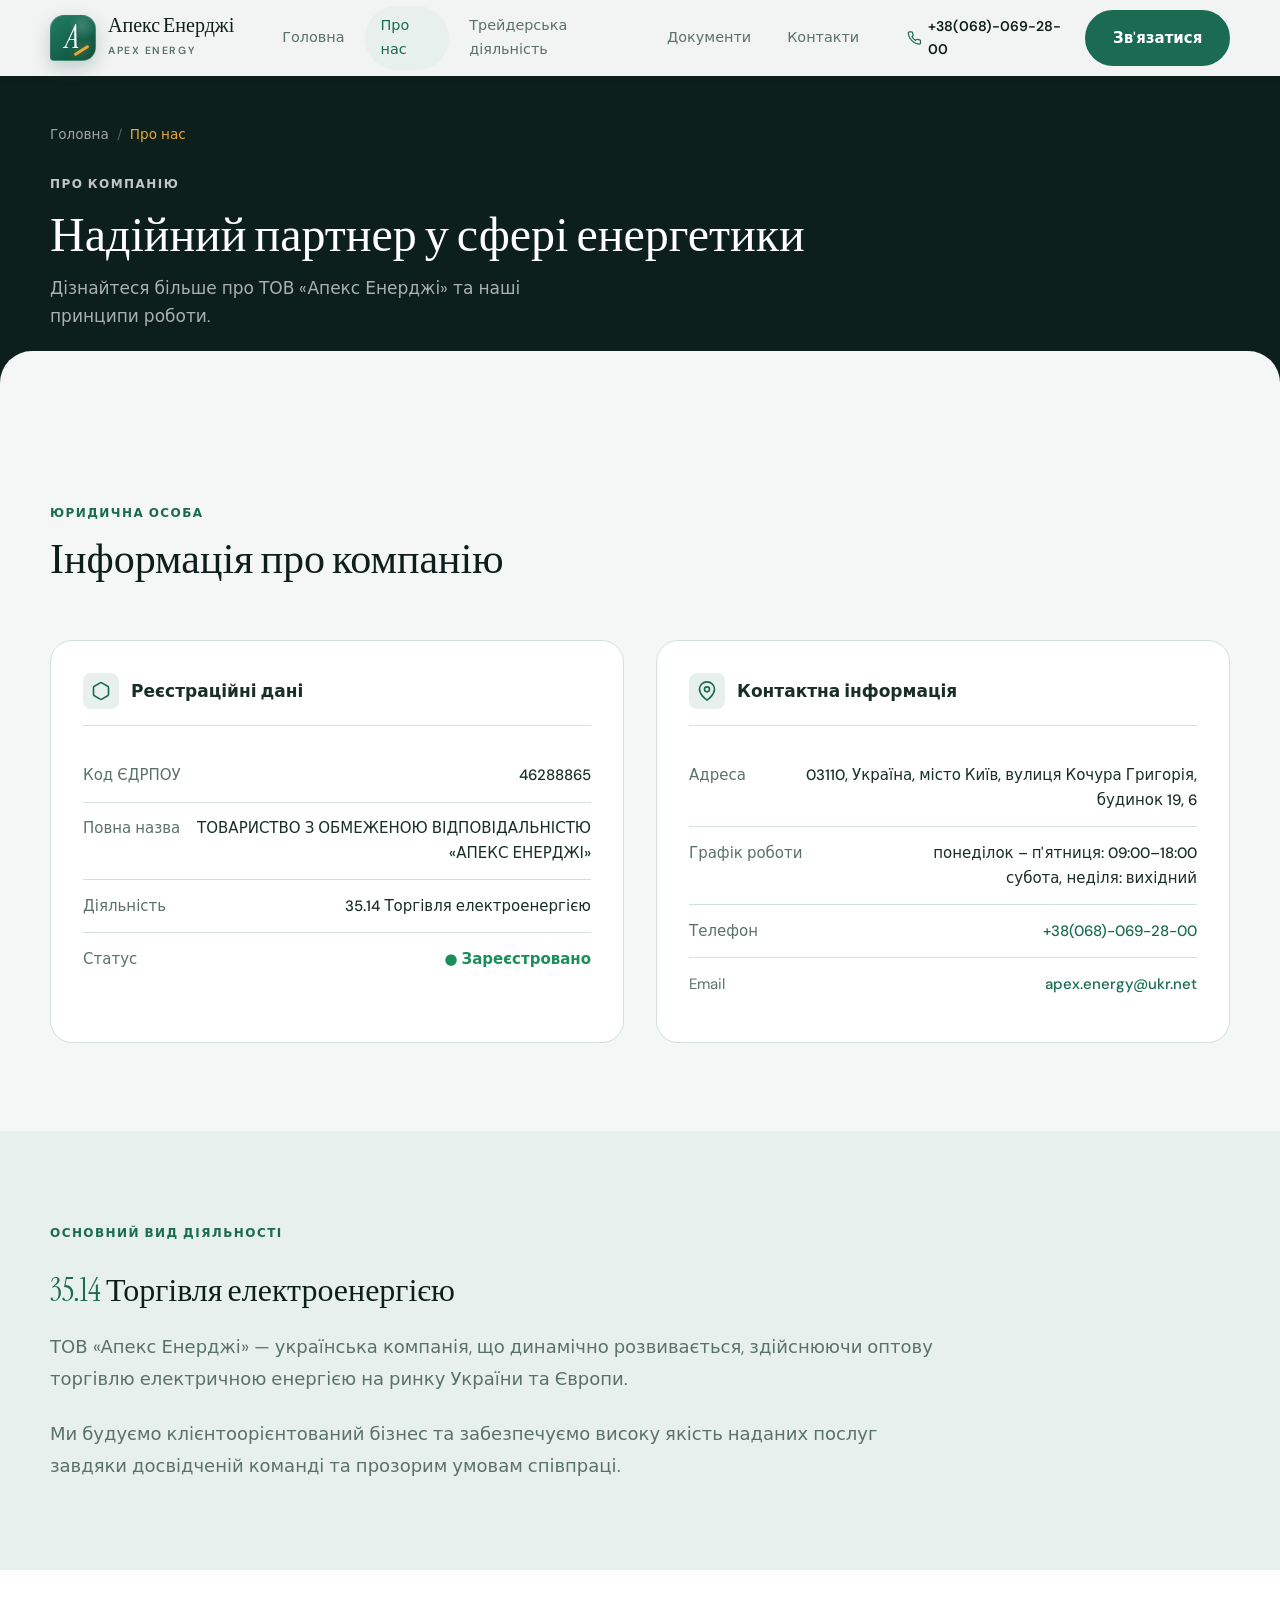
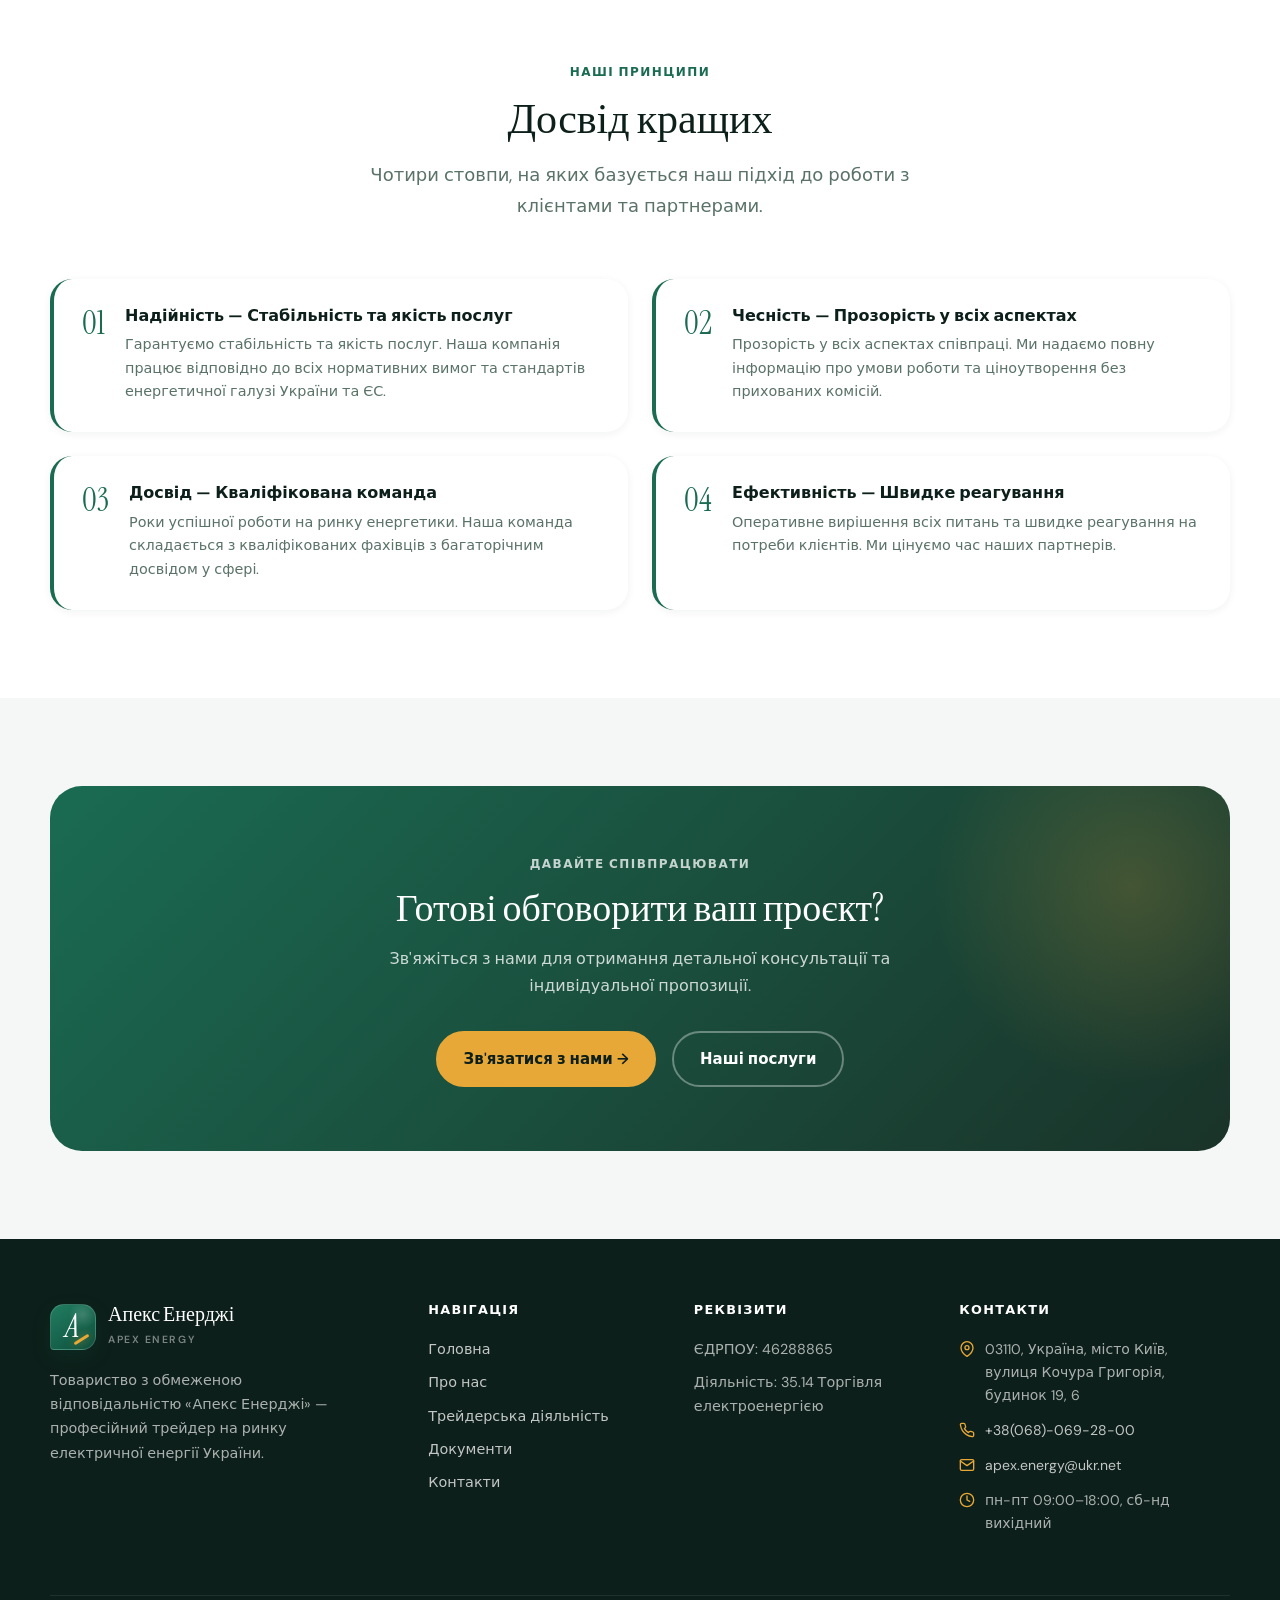
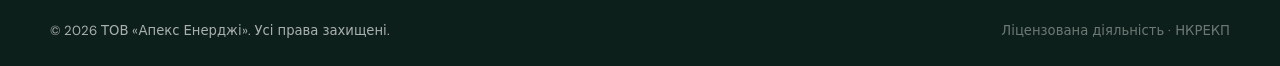
==== about.html @ 6243ceac "first commit" ====
<!DOCTYPE html>
<html lang="uk">
<head>
    <meta charset="UTF-8">
    <meta name="viewport" content="width=device-width, initial-scale=1.0">
    <title>Про нас — ТОВ «Апекс Енерджі»</title>
    <meta name="description" content="Дізнайтеся більше про ТОВ «Апекс Енерджі» — компанію, що здійснює оптову торгівлю електричною енергією на ринку України та Європи.">
    <link rel="stylesheet" href="css/style.css">
    <link rel="icon" type="image/svg+xml" href='data:image/svg+xml,<svg xmlns="http://www.w3.org/2000/svg" viewBox="0 0 24 24" fill="%231a6b52"><path d="M13 2L3 14h9l-1 8 10-12h-9l1-8z"/></svg>'>
</head>
<body>

    <header class="site-header is-scrolled">
        <div class="container">
            <div class="site-header__inner">
                <a href="index.html" class="logo">
                    <span class="logo__icon"><svg viewBox="0 0 24 24" fill="currentColor" aria-hidden="true"><path d="M13 2L3 14h9l-1 8 10-12h-9l1-8z"/></svg></span>
                    <span><span class="logo__name">Апекс Енерджі</span><span class="logo__sub">APEX ENERGY</span></span>
                </a>
                <button class="menu-toggle" aria-label="Відкрити меню" aria-expanded="false"><span></span><span></span><span></span></button>
                <nav class="site-nav" aria-label="Головне меню">
                    <a href="index.html" class="site-nav__link">Головна</a>
                    <a href="about.html" class="site-nav__link is-active">Про нас</a>
                    <a href="services.html" class="site-nav__link">Трейдерська діяльність</a>
                    <a href="documents.html" class="site-nav__link">Документи</a>
                    <a href="contact.html" class="site-nav__link">Контакти</a>
                </nav>
                <div class="header-actions">
                    <a href="tel:+380680692800" class="header-phone">
                        <svg viewBox="0 0 24 24" fill="none" stroke="currentColor" stroke-width="2" stroke-linecap="round" stroke-linejoin="round" aria-hidden="true"><path d="M22 16.92v3a2 2 0 0 1-2.18 2 19.79 19.79 0 0 1-8.63-3.07 19.5 19.5 0 0 1-6-6 19.79 19.79 0 0 1-3.07-8.67A2 2 0 0 1 4.11 2h3a2 2 0 0 1 2 1.72 12.84 12.84 0 0 0 .7 2.81 2 2 0 0 1-.45 2.11L8.09 9.91a16 16 0 0 0 6 6l1.27-1.27a2 2 0 0 1 2.11-.45 12.84 12.84 0 0 0 2.81.7A2 2 0 0 1 22 16.92z"/></svg>
                        +38(068)-069-28-00
                    </a>
                    <a href="contact.html" class="btn btn--primary">Зв'язатися</a>
                </div>
            </div>
        </div>
    </header>

    <main>
        <section class="page-hero">
            <div class="container">
                <div class="page-hero__inner">
                    <nav class="breadcrumbs" aria-label="Хлібні крихти">
                        <a href="index.html">Головна</a>
                        <span class="breadcrumbs__sep">/</span>
                        <span class="breadcrumbs__current">Про нас</span>
                    </nav>
                    <span class="eyebrow eyebrow--light">Про компанію</span>
                    <h1 class="page-hero__title">Надійний партнер у сфері енергетики</h1>
                    <p class="page-hero__subtitle">Дізнайтеся більше про ТОВ «Апекс Енерджі» та наші принципи роботи.</p>
                </div>
            </div>
        </section>

        <section class="section">
            <div class="container">
                <div class="section-header section-header--left reveal">
                    <span class="eyebrow">Юридична особа</span>
                    <h2 class="section-header__title">Інформація про компанію</h2>
                </div>
                <div class="info-grid reveal">
                    <div class="info-box">
                        <div class="info-box__heading">
                            <span class="info-box__heading-icon"><svg width="20" height="20" viewBox="0 0 24 24" fill="none" stroke="currentColor" stroke-width="2" stroke-linecap="round" stroke-linejoin="round" aria-hidden="true"><path d="M21 16V8a2 2 0 0 0-1-1.73l-7-4a2 2 0 0 0-2 0l-7 4A2 2 0 0 0 3 8v8a2 2 0 0 0 1 1.73l7 4a2 2 0 0 0 2 0l7-4A2 2 0 0 0 21 16z"/></svg></span>
                            Реєстраційні дані
                        </div>
                        <ul class="info-list">
                            <li><span class="info-list__label">Код ЄДРПОУ</span><span class="info-list__value">46288865</span></li>
                            <li><span class="info-list__label">Повна назва</span><span class="info-list__value">ТОВАРИСТВО З ОБМЕЖЕНОЮ ВІДПОВІДАЛЬНІСТЮ «АПЕКС ЕНЕРДЖІ»</span></li>
                            <li><span class="info-list__label">Діяльність</span><span class="info-list__value">35.14 Торгівля електроенергією</span></li>
                            <li><span class="info-list__label">Статус</span><span class="info-list__value" style="color:var(--color-success);font-weight:600">● Зареєстровано</span></li>
                        </ul>
                    </div>
                    <div class="info-box">
                        <div class="info-box__heading">
                            <span class="info-box__heading-icon"><svg width="20" height="20" viewBox="0 0 24 24" fill="none" stroke="currentColor" stroke-width="2" stroke-linecap="round" stroke-linejoin="round" aria-hidden="true"><path d="M21 10c0 7-9 13-9 13s-9-6-9-13a9 9 0 0 1 18 0z"/><circle cx="12" cy="10" r="3"/></svg></span>
                            Контактна інформація
                        </div>
                        <ul class="info-list">
                            <li><span class="info-list__label">Адреса</span><span class="info-list__value">03110, Україна, місто Київ, вулиця Кочура Григорія, будинок 19, 6</span></li>
                            <li><span class="info-list__label">Графік роботи</span><span class="info-list__value">понеділок – п'ятниця: 09:00–18:00<br>субота, неділя: вихідний</span></li>
                            <li><span class="info-list__label">Телефон</span><span class="info-list__value"><a href="tel:+380680692800">+38(068)-069-28-00</a></span></li>
                            <li><span class="info-list__label">Email</span><span class="info-list__value"><a href="mailto:apex.energy@ukr.net">apex.energy@ukr.net</a></span></li>
                        </ul>
                    </div>
                </div>
            </div>
        </section>

        <section class="section section--alt">
            <div class="container">
                <div style="max-width:900px" class="reveal">
                    <span class="eyebrow">Основний вид діяльності</span>
                    <h2 style="margin:1rem 0 1.5rem;font-size:2rem"><span style="color:var(--color-primary)">35.14</span> Торгівля електроенергією</h2>
                    <p class="lead" style="margin-bottom:1.5rem">ТОВ «Апекс Енерджі» — українська компанія, що динамічно розвивається, здійснюючи оптову торгівлю електричною енергією на ринку України та Європи.</p>
                    <p class="lead">Ми будуємо клієнтоорієнтований бізнес та забезпечуємо високу якість наданих послуг завдяки досвідченій команді та прозорим умовам співпраці.</p>
                </div>
            </div>
        </section>

        <section class="section section--surface">
            <div class="container">
                <div class="section-header reveal">
                    <span class="eyebrow">Наші принципи</span>
                    <h2 class="section-header__title">Досвід кращих</h2>
                    <p class="lead">Чотири стовпи, на яких базується наш підхід до роботи з клієнтами та партнерами.</p>
                </div>
                <div class="principles-grid">
                    <article class="principle reveal">
                        <span class="principle__num">01</span>
                        <div>
                            <h3 class="principle__title">Надійність — Стабільність та якість послуг</h3>
                            <p class="principle__text">Гарантуємо стабільність та якість послуг. Наша компанія працює відповідно до всіх нормативних вимог та стандартів енергетичної галузі України та ЄС.</p>
                        </div>
                    </article>
                    <article class="principle reveal">
                        <span class="principle__num">02</span>
                        <div>
                            <h3 class="principle__title">Чесність — Прозорість у всіх аспектах</h3>
                            <p class="principle__text">Прозорість у всіх аспектах співпраці. Ми надаємо повну інформацію про умови роботи та ціноутворення без прихованих комісій.</p>
                        </div>
                    </article>
                    <article class="principle reveal">
                        <span class="principle__num">03</span>
                        <div>
                            <h3 class="principle__title">Досвід — Кваліфікована команда</h3>
                            <p class="principle__text">Роки успішної роботи на ринку енергетики. Наша команда складається з кваліфікованих фахівців з багаторічним досвідом у сфері.</p>
                        </div>
                    </article>
                    <article class="principle reveal">
                        <span class="principle__num">04</span>
                        <div>
                            <h3 class="principle__title">Ефективність — Швидке реагування</h3>
                            <p class="principle__text">Оперативне вирішення всіх питань та швидке реагування на потреби клієнтів. Ми цінуємо час наших партнерів.</p>
                        </div>
                    </article>
                </div>
            </div>
        </section>

        <section class="section">
            <div class="container">
                <div class="cta-band reveal">
                    <span class="eyebrow eyebrow--light">Давайте співпрацювати</span>
                    <h2 class="cta-band__title">Готові обговорити ваш проєкт?</h2>
                    <p class="cta-band__text">Зв'яжіться з нами для отримання детальної консультації та індивідуальної пропозиції.</p>
                    <div class="cta-band__actions">
                        <a href="contact.html" class="btn btn--accent">Зв'язатися з нами →</a>
                        <a href="services.html" class="btn btn--outline-light">Наші послуги</a>
                    </div>
                </div>
            </div>
        </section>
    </main>

    <footer class="site-footer">
        <div class="container">
            <div class="footer-grid">
                <div class="footer-brand">
                    <a href="index.html" class="logo"><span class="logo__icon"><svg viewBox="0 0 24 24" fill="currentColor" aria-hidden="true"><path d="M13 2L3 14h9l-1 8 10-12h-9l1-8z"/></svg></span><span><span class="logo__name">Апекс Енерджі</span><span class="logo__sub">APEX ENERGY</span></span></a>
                    <p class="footer-brand__desc">Товариство з обмеженою відповідальністю «Апекс Енерджі» — професійний трейдер на ринку електричної енергії України.</p>
                </div>
                <div class="footer-col"><h4 class="footer-col__title">Навігація</h4><div class="footer-col__links"><a href="index.html">Головна</a><a href="about.html">Про нас</a><a href="services.html">Трейдерська діяльність</a><a href="documents.html">Документи</a><a href="contact.html">Контакти</a></div></div>
                <div class="footer-col"><h4 class="footer-col__title">Реквізити</h4><div class="footer-col__links"><span>ЄДРПОУ: 46288865</span><span>Діяльність: 35.14 Торгівля електроенергією</span></div></div>
                <div class="footer-col">
                    <h4 class="footer-col__title">Контакти</h4>
                    <div class="footer-contact"><svg viewBox="0 0 24 24" fill="none" stroke="currentColor" stroke-width="2" stroke-linecap="round" stroke-linejoin="round" aria-hidden="true"><path d="M21 10c0 7-9 13-9 13s-9-6-9-13a9 9 0 0 1 18 0z"/><circle cx="12" cy="10" r="3"/></svg><span>03110, Україна, місто Київ,<br>вулиця Кочура Григорія, будинок 19, 6</span></div>
                    <div class="footer-contact"><svg viewBox="0 0 24 24" fill="none" stroke="currentColor" stroke-width="2" stroke-linecap="round" stroke-linejoin="round" aria-hidden="true"><path d="M22 16.92v3a2 2 0 0 1-2.18 2 19.79 19.79 0 0 1-8.63-3.07 19.5 19.5 0 0 1-6-6 19.79 19.79 0 0 1-3.07-8.67A2 2 0 0 1 4.11 2h3a2 2 0 0 1 2 1.72 12.84 12.84 0 0 0 .7 2.81 2 2 0 0 1-.45 2.11L8.09 9.91a16 16 0 0 0 6 6l1.27-1.27a2 2 0 0 1 2.11-.45 12.84 12.84 0 0 0 2.81.7A2 2 0 0 1 22 16.92z"/></svg><a href="tel:+380680692800">+38(068)-069-28-00</a></div>
                    <div class="footer-contact"><svg viewBox="0 0 24 24" fill="none" stroke="currentColor" stroke-width="2" stroke-linecap="round" stroke-linejoin="round" aria-hidden="true"><path d="M4 4h16c1.1 0 2 .9 2 2v12c0 1.1-.9 2-2 2H4c-1.1 0-2-.9-2-2V6c0-1.1.9-2 2-2z"/><polyline points="22,6 12,13 2,6"/></svg><a href="mailto:apex.energy@ukr.net">apex.energy@ukr.net</a></div>
                    <div class="footer-contact"><svg viewBox="0 0 24 24" fill="none" stroke="currentColor" stroke-width="2" stroke-linecap="round" stroke-linejoin="round" aria-hidden="true"><circle cx="12" cy="12" r="10"/><polyline points="12 6 12 12 16 14"/></svg><span>пн-пт 09:00–18:00, сб-нд вихідний</span></div>
                </div>
            </div>
            <div class="footer-bottom"><span>© 2026 ТОВ «Апекс Енерджі». Усі права захищені.</span><span class="footer-bottom__legal">Ліцензована діяльність · НКРЕКП</span></div>
        </div>
    </footer>
    <script src="js/main.js"></script>
</body>
</html>
---- css/style.css ----
/* ===== APEX ENERGY — Design System ===== */
@import url('https://fonts.googleapis.com/css2?family=DM+Sans:ital,opsz,wght@0,9..40,400;0,9..40,500;0,9..40,600;0,9..40,700;1,9..40,400&family=Instrument+Serif:ital@0;1&display=swap');

:root {
  --font-sans: 'DM Sans', system-ui, sans-serif;
  --font-serif: 'Instrument Serif', Georgia, serif;

  --color-bg: #f4f7f6;
  --color-surface: #ffffff;
  --color-surface-alt: #e8f0ed;
  --color-dark: #0d1f1a;
  --color-dark-soft: #1a3329;
  --color-primary: #1a6b52;
  --color-primary-light: #2d9b78;
  --color-accent: #e8a838;
  --color-accent-dark: #c48a1f;
  --color-text: #1a2e28;
  --color-text-muted: #5a7268;
  --color-border: #d4e0db;
  --color-success: #1a8f5a;

  --radius-sm: 8px;
  --radius-md: 14px;
  --radius-lg: 22px;
  --radius-xl: 32px;

  --shadow-sm: 0 2px 8px rgba(13, 31, 26, 0.06);
  --shadow-md: 0 8px 30px rgba(13, 31, 26, 0.08);
  --shadow-lg: 0 20px 60px rgba(13, 31, 26, 0.12);

  --container: 1180px;
  --header-h: 76px;
  --transition: 0.25s ease;
}

*, *::before, *::after { box-sizing: border-box; margin: 0; padding: 0; }

html { scroll-behavior: smooth; }

body {
  font-family: var(--font-sans);
  font-size: 16px;
  line-height: 1.65;
  color: var(--color-text);
  background: var(--color-bg);
  -webkit-font-smoothing: antialiased;
}

img, svg { display: block; max-width: 100%; }
a { color: var(--color-primary); text-decoration: none; transition: color var(--transition); }
a:hover { color: var(--color-primary-light); }

:focus-visible {
  outline: 3px solid rgba(232, 168, 56, 0.65);
  outline-offset: 3px;
}

.container {
  width: min(100% - 2.5rem, var(--container));
  margin-inline: auto;
}

/* ===== Typography ===== */
.eyebrow {
  display: inline-block;
  font-size: 0.75rem;
  font-weight: 600;
  letter-spacing: 0.12em;
  text-transform: uppercase;
  color: var(--color-primary);
  margin-bottom: 0.75rem;
}

.eyebrow--light { color: rgba(255,255,255,0.75); }

h1, h2, h3, h4 {
  font-family: var(--font-serif);
  font-weight: 400;
  line-height: 1.15;
  color: var(--color-dark);
}

.lead {
  font-size: 1.125rem;
  color: var(--color-text-muted);
  line-height: 1.75;
}

/* ===== Buttons ===== */
.btn {
  display: inline-flex;
  align-items: center;
  gap: 0.5rem;
  padding: 0.85rem 1.6rem;
  font-family: var(--font-sans);
  font-size: 0.9375rem;
  font-weight: 600;
  border-radius: 999px;
  border: 2px solid transparent;
  cursor: pointer;
  transition: all var(--transition);
  white-space: nowrap;
}

.btn--primary {
  background: var(--color-primary);
  color: #fff;
  border-color: var(--color-primary);
}
.btn--primary:hover {
  background: var(--color-primary-light);
  border-color: var(--color-primary-light);
  color: #fff;
  transform: translateY(-2px);
  box-shadow: var(--shadow-md);
}

.btn--accent {
  background: var(--color-accent);
  color: var(--color-dark);
  border-color: var(--color-accent);
}
.btn--accent:hover {
  background: var(--color-accent-dark);
  border-color: var(--color-accent-dark);
  color: var(--color-dark);
  transform: translateY(-2px);
}

.btn--outline {
  background: transparent;
  color: var(--color-dark);
  border-color: var(--color-border);
}
.btn--outline:hover {
  border-color: var(--color-primary);
  color: var(--color-primary);
}

.btn--outline-light {
  background: transparent;
  color: #fff;
  border-color: rgba(255,255,255,0.35);
}
.btn--outline-light:hover {
  background: rgba(255,255,255,0.1);
  border-color: #fff;
  color: #fff;
}

.btn--ghost {
  background: none;
  color: var(--color-primary);
  padding-left: 0;
  border: none;
}
.btn--ghost:hover { color: var(--color-primary-light); }

/* ===== Header ===== */
.site-header {
  position: fixed;
  top: 0;
  left: 0;
  right: 0;
  z-index: 1000;
  height: var(--header-h);
  transition: background var(--transition), box-shadow var(--transition);
}

.site-header.is-scrolled {
  background: rgba(255,255,255,0.95);
  backdrop-filter: blur(12px);
  box-shadow: var(--shadow-sm);
}

.site-header--hero.is-at-top .logo,
.site-header--hero.is-at-top .header-phone {
  color: #fff;
}

.site-header--hero .logo,
.site-header--hero .logo__sub {
  transition: none;
}

.site-header--hero.is-at-top .logo__sub {
  color: rgba(255,255,255,0.55);
}

.site-header--hero.is-at-top .site-nav__link {
  color: rgba(255,255,255,0.7);
}

.site-header--hero.is-at-top .site-nav__link:hover,
.site-header--hero.is-at-top .site-nav__link.is-active {
  color: #fff;
  background: rgba(255,255,255,0.1);
}

.site-header--hero.is-at-top .menu-toggle span {
  background: #fff;
}

.site-header__inner {
  display: flex;
  align-items: center;
  justify-content: space-between;
  height: var(--header-h);
  gap: 2rem;
}

.logo {
  display: flex;
  align-items: center;
  gap: 0.75rem;
  color: var(--color-dark);
  flex-shrink: 0;
}
.logo:hover { color: var(--color-dark); }

.logo__icon {
  position: relative;
  width: 46px;
  height: 46px;
  background:
    radial-gradient(circle at 72% 22%, rgba(255,255,255,0.16), transparent 30%),
    linear-gradient(145deg, #207d60 0%, #0f4f3d 100%);
  border: 1px solid rgba(255,255,255,0.16);
  border-radius: 14px 14px 14px 4px;
  display: grid;
  place-items: center;
  color: #fff;
  overflow: hidden;
  box-shadow: 0 7px 18px rgba(13, 78, 59, 0.22);
}

.logo__icon svg { display: none; }

.logo__icon::before {
  content: 'A';
  position: relative;
  z-index: 1;
  font-family: var(--font-serif);
  font-size: 2rem;
  font-style: italic;
  line-height: 1;
  transform: translate(-1px, -1px);
}

.logo__icon::after {
  content: '';
  position: absolute;
  right: 5px;
  bottom: 8px;
  width: 17px;
  height: 3px;
  background: var(--color-accent);
  border-radius: 999px;
  transform: rotate(-32deg);
  box-shadow: 0 0 10px rgba(232,168,56,0.55);
}

.logo__name {
  font-family: var(--font-serif);
  font-size: 1.25rem;
  line-height: 1.1;
  display: block;
}
.logo__sub {
  font-size: 0.65rem;
  font-weight: 600;
  letter-spacing: 0.15em;
  text-transform: uppercase;
  color: var(--color-text-muted);
}

.site-nav {
  display: flex;
  align-items: center;
  gap: 0.25rem;
}

.site-nav__link {
  padding: 0.5rem 1rem;
  font-size: 0.9rem;
  font-weight: 500;
  color: var(--color-text-muted);
  border-radius: 999px;
  transition: all var(--transition);
}
.site-nav__link:hover,
.site-nav__link.is-active {
  color: var(--color-primary);
  background: var(--color-surface-alt);
}

.header-actions {
  display: flex;
  align-items: center;
  gap: 1rem;
}

.header-phone {
  display: flex;
  align-items: center;
  gap: 0.4rem;
  font-size: 0.875rem;
  font-weight: 600;
  color: var(--color-dark);
}
.header-phone svg { width: 16px; height: 16px; color: var(--color-primary); }
.header-phone:hover { color: var(--color-primary); }

.menu-toggle {
  display: none;
  flex-direction: column;
  gap: 5px;
  background: none;
  border: none;
  cursor: pointer;
  padding: 4px;
}
.menu-toggle span {
  display: block;
  width: 24px;
  height: 2px;
  background: var(--color-dark);
  border-radius: 2px;
  transition: var(--transition);
}

/* ===== Hero (Homepage) ===== */
.hero-banner {
  position: relative;
  min-height: 92vh;
  display: flex;
  align-items: center;
  padding-top: var(--header-h);
  background: var(--color-dark);
  overflow: hidden;
}

.hero-banner__bg {
  position: absolute;
  inset: 0;
  background:
    radial-gradient(ellipse 80% 60% at 70% 40%, rgba(45,155,120,0.25) 0%, transparent 60%),
    radial-gradient(ellipse 50% 50% at 20% 80%, rgba(232,168,56,0.12) 0%, transparent 50%),
    linear-gradient(160deg, #0d1f1a 0%, #1a3329 50%, #0d1f1a 100%);
}

.hero-banner__lines {
  position: absolute;
  inset: 0;
  opacity: 0.04;
  background-image:
    linear-gradient(90deg, #fff 1px, transparent 1px),
    linear-gradient(#fff 1px, transparent 1px);
  background-size: 60px 60px;
}

.hero-banner__content {
  position: relative;
  z-index: 2;
  display: grid;
  grid-template-columns: 1fr 1fr;
  gap: 4rem;
  align-items: center;
  padding-block: 4rem;
}

.hero-banner__text { max-width: 560px; }

.hero-banner__title {
  font-size: clamp(2.5rem, 5vw, 3.75rem);
  color: #fff;
  margin-bottom: 1.5rem;
}
.hero-banner__title em {
  font-style: italic;
  color: var(--color-accent);
}

.hero-banner__desc {
  font-size: 1.0625rem;
  color: rgba(255,255,255,0.72);
  margin-bottom: 2rem;
  line-height: 1.8;
}

.hero-banner__actions {
  display: flex;
  flex-wrap: wrap;
  gap: 1rem;
  margin-bottom: 3rem;
}

.hero-stats {
  display: flex;
  gap: 2.5rem;
  padding-top: 2rem;
  border-top: 1px solid rgba(255,255,255,0.12);
}

.hero-stat__value {
  font-family: var(--font-serif);
  font-size: 1.75rem;
  color: var(--color-accent);
  display: block;
}
.hero-stat__label {
  font-size: 0.8rem;
  color: rgba(255,255,255,0.55);
  margin-top: 0.25rem;
}

.hero-banner__visual {
  position: relative;
  display: flex;
  justify-content: center;
}

.hero-visual-card {
  background: rgba(255,255,255,0.06);
  border: 1px solid rgba(255,255,255,0.1);
  border-radius: var(--radius-xl);
  padding: 2.5rem;
  backdrop-filter: blur(20px);
  width: 100%;
  max-width: 420px;
}

.hero-visual-card__top {
  display: flex;
  justify-content: space-between;
  align-items: center;
  margin-bottom: 2rem;
}

.hero-visual-card__badge {
  font-size: 0.7rem;
  font-weight: 600;
  letter-spacing: 0.1em;
  text-transform: uppercase;
  color: var(--color-accent);
  background: rgba(232,168,56,0.15);
  padding: 0.35rem 0.75rem;
  border-radius: 999px;
}

.hero-visual-card__status {
  display: flex;
  align-items: center;
  gap: 0.4rem;
  font-size: 0.8rem;
  color: rgba(255,255,255,0.6);
}
.hero-visual-card__dot {
  width: 8px;
  height: 8px;
  background: #4ade80;
  border-radius: 50%;
  animation: pulse 2s infinite;
}

@keyframes pulse {
  0%, 100% { opacity: 1; }
  50% { opacity: 0.4; }
}

.hero-visual-card__chart {
  height: 120px;
  display: flex;
  align-items: flex-end;
  gap: 8px;
  margin-bottom: 1.5rem;
}

.hero-visual-card__bar {
  flex: 1;
  background: linear-gradient(to top, var(--color-primary), var(--color-primary-light));
  border-radius: 4px 4px 0 0;
  opacity: 0.8;
  animation: barGrow 1.5s ease forwards;
  transform-origin: bottom;
  transform: scaleY(0);
}

@keyframes barGrow {
  to { transform: scaleY(1); }
}

.hero-visual-card__bar:nth-child(1) { height: 45%; animation-delay: 0.1s; }
.hero-visual-card__bar:nth-child(2) { height: 70%; animation-delay: 0.2s; }
.hero-visual-card__bar:nth-child(3) { height: 55%; animation-delay: 0.3s; }
.hero-visual-card__bar:nth-child(4) { height: 85%; animation-delay: 0.4s; }
.hero-visual-card__bar:nth-child(5) { height: 60%; animation-delay: 0.5s; }
.hero-visual-card__bar:nth-child(6) { height: 95%; animation-delay: 0.6s; }
.hero-visual-card__bar:nth-child(7) { height: 75%; animation-delay: 0.7s; }

.hero-visual-card__footer {
  font-size: 0.85rem;
  color: rgba(255,255,255,0.5);
  line-height: 1.6;
}

/* ===== Sections ===== */
.section {
  padding: 5.5rem 0;
}

.section--surface {
  background: var(--color-surface);
}

.section--alt {
  background: var(--color-surface-alt);
}

.section-header {
  text-align: center;
  max-width: 640px;
  margin: 0 auto 3.5rem;
}

.section-header--left {
  text-align: left;
  margin-left: 0;
  margin-right: 0;
}

.section-header__title {
  font-size: clamp(1.875rem, 3.5vw, 2.625rem);
  margin-bottom: 1rem;
}

/* ===== Pillars (advantages) — horizontal cards ===== */
.pillars {
  display: grid;
  grid-template-columns: repeat(3, 1fr);
  gap: 1.5rem;
}

.pillar {
  background: linear-gradient(145deg, var(--color-surface) 0%, #fbfdfc 100%);
  border: 1px solid var(--color-border);
  border-radius: var(--radius-lg);
  padding: 2rem;
  position: relative;
  overflow: hidden;
  transition: transform var(--transition), box-shadow var(--transition);
}
.pillar:hover {
  transform: translateY(-4px);
  box-shadow: var(--shadow-md);
}

.pillar__num {
  font-family: var(--font-serif);
  font-size: 3rem;
  color: var(--color-surface-alt);
  position: absolute;
  top: 1rem;
  right: 1.5rem;
  line-height: 1;
}

.pillar__icon {
  width: 48px;
  height: 48px;
  background: var(--color-surface-alt);
  border-radius: var(--radius-md);
  display: grid;
  place-items: center;
  color: var(--color-primary);
  margin-bottom: 1.25rem;
}
.pillar__icon svg { width: 24px; height: 24px; }

.pillar__title {
  font-family: var(--font-sans);
  font-size: 1.125rem;
  font-weight: 700;
  margin-bottom: 0.75rem;
}

.pillar__text {
  font-size: 0.9375rem;
  color: var(--color-text-muted);
}

/* ===== About strip ===== */
.about-strip {
  display: grid;
  grid-template-columns: 1fr 1.2fr;
  gap: 4rem;
  align-items: center;
}

.about-strip__info {
  background: var(--color-dark);
  color: #fff;
  border-radius: var(--radius-xl);
  padding: 3rem;
}

.about-strip__info h2 {
  color: #fff;
  font-size: 2rem;
  margin-bottom: 1.25rem;
}

.about-strip__info p {
  color: rgba(255,255,255,0.72);
  margin-bottom: 1rem;
}

.about-strip__tags {
  display: flex;
  flex-wrap: wrap;
  gap: 0.5rem;
  margin-top: 1.5rem;
}

.tag {
  font-size: 0.8rem;
  font-weight: 500;
  padding: 0.4rem 0.9rem;
  background: rgba(255,255,255,0.08);
  border: 1px solid rgba(255,255,255,0.12);
  border-radius: 999px;
  color: rgba(255,255,255,0.85);
}

.about-strip__details {
  display: grid;
  gap: 1.25rem;
}

.detail-row {
  display: flex;
  gap: 1.25rem;
  padding: 1.25rem 1.5rem;
  background: var(--color-surface);
  border-radius: var(--radius-md);
  border: 1px solid var(--color-border);
}

.detail-row__icon {
  width: 44px;
  height: 44px;
  flex-shrink: 0;
  background: var(--color-surface-alt);
  border-radius: var(--radius-sm);
  display: grid;
  place-items: center;
  color: var(--color-primary);
}
.detail-row__icon svg { width: 20px; height: 20px; }

.detail-row__label {
  font-size: 0.75rem;
  font-weight: 600;
  text-transform: uppercase;
  letter-spacing: 0.08em;
  color: var(--color-text-muted);
  margin-bottom: 0.25rem;
}

.detail-row__value {
  font-weight: 600;
  color: var(--color-dark);
}

/* ===== CTA band ===== */
.cta-band {
  background: linear-gradient(135deg, var(--color-primary) 0%, var(--color-dark-soft) 100%);
  border-radius: var(--radius-xl);
  padding: 4rem;
  text-align: center;
  color: #fff;
  position: relative;
  overflow: hidden;
}

.cta-band::before {
  content: '';
  position: absolute;
  width: 400px;
  height: 400px;
  background: radial-gradient(circle, rgba(232,168,56,0.2) 0%, transparent 70%);
  top: -100px;
  right: -100px;
  pointer-events: none;
}

.cta-band__title {
  font-size: clamp(1.75rem, 3vw, 2.375rem);
  color: #fff;
  margin-bottom: 1rem;
  position: relative;
}

.cta-band__text {
  color: rgba(255,255,255,0.78);
  max-width: 520px;
  margin: 0 auto 2rem;
  position: relative;
}

.cta-band__actions {
  display: flex;
  justify-content: center;
  flex-wrap: wrap;
  gap: 1rem;
  position: relative;
}

/* ===== Page header (inner pages) ===== */
.page-hero {
  padding-top: calc(var(--header-h) + 3rem);
  padding-bottom: 5rem;
  background: var(--color-dark);
  position: relative;
  overflow: hidden;
}

.page-hero::after {
  content: '';
  position: absolute;
  bottom: 0;
  left: 0;
  right: 0;
  height: 60px;
  background: var(--color-bg);
  border-radius: 32px 32px 0 0;
}

.page-hero__inner {
  position: relative;
  z-index: 2;
}

.breadcrumbs {
  display: flex;
  align-items: center;
  gap: 0.5rem;
  font-size: 0.85rem;
  margin-bottom: 1.5rem;
}
.breadcrumbs a { color: rgba(255,255,255,0.6); }
.breadcrumbs a:hover { color: #fff; }
.breadcrumbs__sep { color: rgba(255,255,255,0.3); }
.breadcrumbs__current { color: var(--color-accent); }

.page-hero__title {
  font-size: clamp(2rem, 4vw, 3rem);
  color: #fff;
  margin-bottom: 0.75rem;
}

.page-hero__subtitle {
  font-size: 1.0625rem;
  color: rgba(255,255,255,0.65);
  max-width: 560px;
}

/* ===== Info panels (about) ===== */
.info-grid {
  display: grid;
  grid-template-columns: 1fr 1fr;
  gap: 2rem;
}

.info-box {
  background: var(--color-surface);
  border: 1px solid var(--color-border);
  border-radius: var(--radius-lg);
  padding: 2rem;
}

.info-box__heading {
  display: flex;
  align-items: center;
  gap: 0.75rem;
  font-weight: 700;
  font-size: 1.0625rem;
  margin-bottom: 1.5rem;
  padding-bottom: 1rem;
  border-bottom: 1px solid var(--color-border);
}

.info-box__heading-icon {
  width: 36px;
  height: 36px;
  background: var(--color-surface-alt);
  border-radius: var(--radius-sm);
  display: grid;
  place-items: center;
  color: var(--color-primary);
}

.info-list { list-style: none; }

.info-list li {
  display: flex;
  justify-content: space-between;
  gap: 1rem;
  padding: 0.85rem 0;
  border-bottom: 1px solid var(--color-border);
  font-size: 0.9375rem;
}
.info-list li:last-child { border-bottom: none; }

.info-list__label {
  color: var(--color-text-muted);
  flex-shrink: 0;
}

.info-list__value {
  font-weight: 500;
  text-align: right;
}

/* ===== Principles ===== */
.principles-grid {
  display: grid;
  grid-template-columns: repeat(2, 1fr);
  gap: 1.5rem;
}

.principle {
  display: flex;
  gap: 1.25rem;
  padding: 1.75rem;
  background: var(--color-surface);
  border-radius: var(--radius-lg);
  border-left: 4px solid var(--color-primary);
  box-shadow: var(--shadow-sm);
}

.principle__num {
  font-family: var(--font-serif);
  font-size: 2rem;
  color: var(--color-primary);
  line-height: 1;
  flex-shrink: 0;
}

.principle__title {
  font-family: var(--font-sans);
  font-size: 1rem;
  font-weight: 700;
  margin-bottom: 0.5rem;
}

.principle__text {
  font-size: 0.9rem;
  color: var(--color-text-muted);
}

/* ===== Services ===== */
.features-row {
  display: grid;
  grid-template-columns: repeat(4, 1fr);
  gap: 1.25rem;
}

.feature {
  text-align: center;
  padding: 2rem 1.25rem;
  background: var(--color-surface);
  border-radius: var(--radius-lg);
  border: 1px solid var(--color-border);
  transition: border-color var(--transition);
}
.feature:hover { border-color: var(--color-primary); }

.feature__icon {
  width: 56px;
  height: 56px;
  margin: 0 auto 1rem;
  background: linear-gradient(135deg, var(--color-surface-alt), #d4ebe3);
  border-radius: 50%;
  display: grid;
  place-items: center;
  color: var(--color-primary);
}
.feature__icon svg { width: 26px; height: 26px; }

.feature__title {
  font-family: var(--font-sans);
  font-size: 1rem;
  font-weight: 700;
  margin-bottom: 0.5rem;
}

.feature__text {
  font-size: 0.875rem;
  color: var(--color-text-muted);
}

.benefits-list {
  display: flex;
  flex-direction: column;
  gap: 1.5rem;
  max-width: 800px;
  margin: 0 auto;
}

.benefit-item {
  display: grid;
  grid-template-columns: auto 1fr;
  gap: 1.5rem;
  align-items: start;
  padding: 2rem;
  background: var(--color-surface);
  border-radius: var(--radius-lg);
  box-shadow: var(--shadow-sm);
}

.benefit-item__marker {
  width: 52px;
  height: 52px;
  background: var(--color-dark);
  color: var(--color-accent);
  border-radius: var(--radius-md);
  display: grid;
  place-items: center;
  font-family: var(--font-serif);
  font-size: 1.25rem;
}

.benefit-item__title {
  font-family: var(--font-sans);
  font-size: 1.125rem;
  font-weight: 700;
  margin-bottom: 0.5rem;
}

.benefit-item__text {
  font-size: 0.9375rem;
  color: var(--color-text-muted);
}

/* ===== Timeline steps ===== */
.timeline {
  display: grid;
  grid-template-columns: repeat(4, 1fr);
  gap: 0;
  position: relative;
}

.timeline::before {
  content: '';
  position: absolute;
  top: 28px;
  left: 12.5%;
  right: 12.5%;
  height: 2px;
  background: var(--color-border);
}

.timeline-step {
  text-align: center;
  padding: 0 1rem;
  position: relative;
}

.timeline-step__circle {
  width: 56px;
  height: 56px;
  margin: 0 auto 1.25rem;
  background: var(--color-primary);
  color: #fff;
  border-radius: 50%;
  display: grid;
  place-items: center;
  font-weight: 700;
  font-size: 1rem;
  position: relative;
  z-index: 1;
  box-shadow: 0 0 0 6px var(--color-bg);
}

.timeline-step__title {
  font-family: var(--font-sans);
  font-size: 1rem;
  font-weight: 700;
  margin-bottom: 0.5rem;
}

.timeline-step__text {
  font-size: 0.875rem;
  color: var(--color-text-muted);
}

/* ===== Documents ===== */
.docs-intro {
  font-size: 1.0625rem;
  color: var(--color-text-muted);
  max-width: 780px;
  margin-bottom: 3rem;
  line-height: 1.8;
}

.doc-category {
  margin-bottom: 3rem;
}

.doc-category__header {
  display: flex;
  align-items: center;
  gap: 1rem;
  margin-bottom: 1.25rem;
  padding-bottom: 1rem;
  border-bottom: 2px solid var(--color-primary);
}

.doc-category__icon {
  width: 44px;
  height: 44px;
  background: var(--color-primary);
  color: #fff;
  border-radius: var(--radius-sm);
  display: grid;
  place-items: center;
}

.doc-category__icon--accent {
  background: var(--color-accent);
  color: var(--color-dark);
}

.doc-category__title {
  font-family: var(--font-sans);
  font-size: 1.25rem;
  font-weight: 700;
  flex: 1;
}

.doc-category__count {
  font-size: 0.8rem;
  font-weight: 600;
  color: var(--color-text-muted);
  background: var(--color-surface-alt);
  padding: 0.35rem 0.85rem;
  border-radius: 999px;
}

.doc-link {
  display: flex;
  align-items: flex-start;
  gap: 1rem;
  padding: 1.25rem 1.5rem;
  background: var(--color-surface);
  border: 1px solid var(--color-border);
  border-radius: var(--radius-md);
  margin-bottom: 0.75rem;
  color: var(--color-text);
  transition: all var(--transition);
}
.doc-link:hover {
  border-color: var(--color-primary);
  box-shadow: var(--shadow-sm);
  color: var(--color-text);
  transform: translateX(4px);
}

.doc-link__icon {
  width: 40px;
  height: 40px;
  flex-shrink: 0;
  background: var(--color-surface-alt);
  border-radius: var(--radius-sm);
  display: grid;
  place-items: center;
  color: var(--color-primary);
}

.doc-link__title {
  font-weight: 600;
  font-size: 0.9375rem;
  margin-bottom: 0.25rem;
}

.doc-link__desc {
  font-size: 0.85rem;
  color: var(--color-text-muted);
}

.doc-link__arrow {
  margin-left: auto;
  flex-shrink: 0;
  color: var(--color-primary);
  opacity: 0;
  transition: opacity var(--transition);
}
.doc-link:hover .doc-link__arrow { opacity: 1; }

/* ===== Contact ===== */
.contact-layout {
  display: grid;
  grid-template-columns: 1fr 1.3fr;
  gap: 2.5rem;
  align-items: start;
}

.contact-cards {
  display: grid;
  gap: 1rem;
}

.contact-card {
  display: flex;
  gap: 1rem;
  padding: 1.25rem 1.5rem;
  background: var(--color-surface);
  border: 1px solid var(--color-border);
  border-radius: var(--radius-md);
  transition: transform var(--transition), border-color var(--transition), box-shadow var(--transition);
}

.contact-card:hover {
  transform: translateY(-2px);
  border-color: rgba(26, 107, 82, 0.45);
  box-shadow: var(--shadow-sm);
}

.contact-card__icon {
  width: 44px;
  height: 44px;
  flex-shrink: 0;
  background: var(--color-surface-alt);
  border-radius: var(--radius-sm);
  display: grid;
  place-items: center;
  color: var(--color-primary);
}

.contact-card__label {
  font-size: 0.75rem;
  font-weight: 600;
  text-transform: uppercase;
  letter-spacing: 0.06em;
  color: var(--color-text-muted);
  margin-bottom: 0.25rem;
}

.contact-card__value {
  font-weight: 500;
  font-size: 0.9375rem;
}

.form-panel {
  background: var(--color-surface);
  border: 1px solid var(--color-border);
  border-radius: var(--radius-xl);
  padding: 2.5rem;
  box-shadow: var(--shadow-md);
}

.form-panel__title {
  font-size: 1.5rem;
  margin-bottom: 0.5rem;
}

.form-panel__subtitle {
  color: var(--color-text-muted);
  font-size: 0.9375rem;
  margin-bottom: 2rem;
}

.form-grid {
  display: grid;
  grid-template-columns: 1fr 1fr;
  gap: 1.25rem;
}

.form-field { display: flex; flex-direction: column; gap: 0.4rem; }
.form-field--full { grid-column: 1 / -1; }

.form-label {
  font-size: 0.85rem;
  font-weight: 600;
  color: var(--color-dark);
}

.required { color: #e05252; }

.form-input,
.form-select,
.form-textarea {
  padding: 0.75rem 1rem;
  font-family: var(--font-sans);
  font-size: 0.9375rem;
  border: 1.5px solid var(--color-border);
  border-radius: var(--radius-sm);
  background: var(--color-bg);
  color: var(--color-text);
  transition: border-color var(--transition);
  width: 100%;
}
.form-input:focus,
.form-select:focus,
.form-textarea:focus {
  outline: none;
  border-color: var(--color-primary);
  background: #fff;
}

.form-textarea { min-height: 130px; resize: vertical; }

.phone-field {
  display: grid;
  grid-template-columns: 112px minmax(0, 1fr);
  gap: 0.5rem;
}

.phone-field__code {
  padding-left: 0.7rem;
  padding-right: 0.4rem;
}

.phone-field__number {
  min-width: 0;
}

.form-checkbox {
  display: flex;
  align-items: flex-start;
  gap: 0.6rem;
  font-size: 0.85rem;
  color: var(--color-text-muted);
  cursor: pointer;
}
.form-checkbox input { margin-top: 3px; accent-color: var(--color-primary); }

.form-submit { width: 100%; justify-content: center; border: none; }

.form-submit:disabled {
  cursor: wait;
  opacity: 0.7;
  transform: none;
}

.form-status {
  display: none;
  margin-top: 0.75rem;
  padding: 0.8rem 1rem;
  border-radius: var(--radius-sm);
  font-size: 0.875rem;
  font-weight: 600;
}

.form-status--success,
.form-status--error {
  display: block;
}

.form-status--success {
  color: #11613e;
  background: #e5f6ed;
  border: 1px solid #b8e2ca;
}

.form-status--error {
  color: #9f2d2d;
  background: #fff0f0;
  border: 1px solid #f0c3c3;
}

.transport-grid {
  display: grid;
  grid-template-columns: repeat(3, 1fr);
  gap: 1.25rem;
}

.transport {
  padding: 1.75rem;
  background: var(--color-surface);
  border-radius: var(--radius-lg);
  border: 1px solid var(--color-border);
  text-align: center;
}

.transport__icon {
  width: 48px;
  height: 48px;
  margin: 0 auto 1rem;
  background: var(--color-surface-alt);
  border-radius: 50%;
  display: grid;
  place-items: center;
  color: var(--color-primary);
}

.transport__title {
  font-family: var(--font-sans);
  font-size: 1rem;
  font-weight: 700;
  margin-bottom: 0.5rem;
}

.transport__text {
  font-size: 0.875rem;
  color: var(--color-text-muted);
}

/* ===== Footer ===== */
.site-footer {
  background: var(--color-dark);
  color: rgba(255,255,255,0.65);
  padding: 4rem 0 0;
}

.site-footer a { color: rgba(255,255,255,0.75); }
.site-footer a:hover { color: var(--color-accent); }

.footer-grid {
  display: grid;
  grid-template-columns: 1.5fr 1fr 1fr 1.2fr;
  gap: 2.5rem;
  padding-bottom: 3rem;
  border-bottom: 1px solid rgba(255,255,255,0.08);
}

.footer-brand .logo { margin-bottom: 1rem; }
.footer-brand .logo__name { color: #fff; }
.footer-brand .logo__sub { color: rgba(255,255,255,0.45); }

.footer-brand__desc {
  font-size: 0.9rem;
  line-height: 1.7;
  max-width: 280px;
}

.footer-col__title {
  font-family: var(--font-sans);
  font-size: 0.8rem;
  font-weight: 700;
  text-transform: uppercase;
  letter-spacing: 0.1em;
  color: #fff;
  margin-bottom: 1.25rem;
}

.footer-col__links {
  display: flex;
  flex-direction: column;
  gap: 0.6rem;
  font-size: 0.9rem;
}

.footer-contact {
  display: flex;
  gap: 0.6rem;
  font-size: 0.875rem;
  margin-bottom: 0.75rem;
  align-items: flex-start;
}
.footer-contact svg {
  width: 16px;
  height: 16px;
  flex-shrink: 0;
  margin-top: 3px;
  color: var(--color-accent);
}

.footer-bottom {
  display: flex;
  justify-content: space-between;
  align-items: center;
  flex-wrap: wrap;
  gap: 1rem;
  padding: 1.5rem 0;
  font-size: 0.825rem;
}

.footer-bottom__legal {
  color: rgba(255,255,255,0.4);
}

/* ===== Animations ===== */
.reveal {
  opacity: 0;
  transform: translateY(24px);
  transition: opacity 0.6s ease, transform 0.6s ease;
}
.reveal.is-visible {
  opacity: 1;
  transform: translateY(0);
}

/* ===== Responsive ===== */
@media (max-width: 1150px) {
  .header-phone { display: none; }
  .site-header__inner { gap: 1rem; }
}

@media (max-width: 1024px) {
  .hero-banner__content { grid-template-columns: 1fr; gap: 2.5rem; }
  .hero-banner__visual { order: -1; }
  .about-strip { grid-template-columns: 1fr; }
  .pillars { grid-template-columns: 1fr; }
  .features-row { grid-template-columns: repeat(2, 1fr); }
  .timeline { grid-template-columns: 1fr 1fr; gap: 2rem; }
  .timeline::before { display: none; }
  .info-grid { grid-template-columns: 1fr; }
  .contact-layout { grid-template-columns: 1fr; }
  .footer-grid { grid-template-columns: 1fr 1fr; }
}

@media (max-width: 768px) {
  .site-nav,
  .header-actions { display: none; }

  .menu-toggle { display: flex; }

  .site-header.is-open .site-nav {
    display: flex;
    flex-direction: column;
    position: absolute;
    top: var(--header-h);
    left: 0;
    right: 0;
    background: #fff;
    padding: 1rem;
    box-shadow: var(--shadow-md);
    border-top: 1px solid var(--color-border);
  }

  .site-header.is-open .site-nav__link {
    width: 100%;
    padding: 0.75rem 1rem;
    color: var(--color-text-muted);
  }

  .site-header.is-open .site-nav__link:hover,
  .site-header.is-open .site-nav__link.is-active {
    color: var(--color-primary);
    background: var(--color-surface-alt);
  }

  .principles-grid { grid-template-columns: 1fr; }
  .features-row { grid-template-columns: 1fr; }
  .timeline { grid-template-columns: 1fr; }
  .form-grid { grid-template-columns: 1fr; }
  .transport-grid { grid-template-columns: 1fr; }
  .footer-grid { grid-template-columns: 1fr; }
  .hero-stats { flex-direction: column; gap: 1rem; }
  .cta-band { padding: 2.5rem 1.5rem; }
  .hero-banner__content { padding-block: 2.5rem; }
  .hero-banner__visual { display: none; }
  .page-hero {
    padding-top: calc(var(--header-h) + 2rem);
    padding-bottom: 5.5rem;
  }
  .info-list li { flex-direction: column; gap: 0.25rem; }
  .info-list__value { text-align: left; }
  .doc-link { padding: 1rem; }
  .doc-link__arrow { display: none; }
  .form-panel { padding: 1.5rem; }
  .phone-field { grid-template-columns: 108px minmax(0, 1fr); }
}

@media (prefers-reduced-motion: reduce) {
  html { scroll-behavior: auto; }
  *, *::before, *::after {
    animation-duration: 0.01ms !important;
    animation-iteration-count: 1 !important;
    transition-duration: 0.01ms !important;
  }
  .reveal {
    opacity: 1;
    transform: none;
  }
}
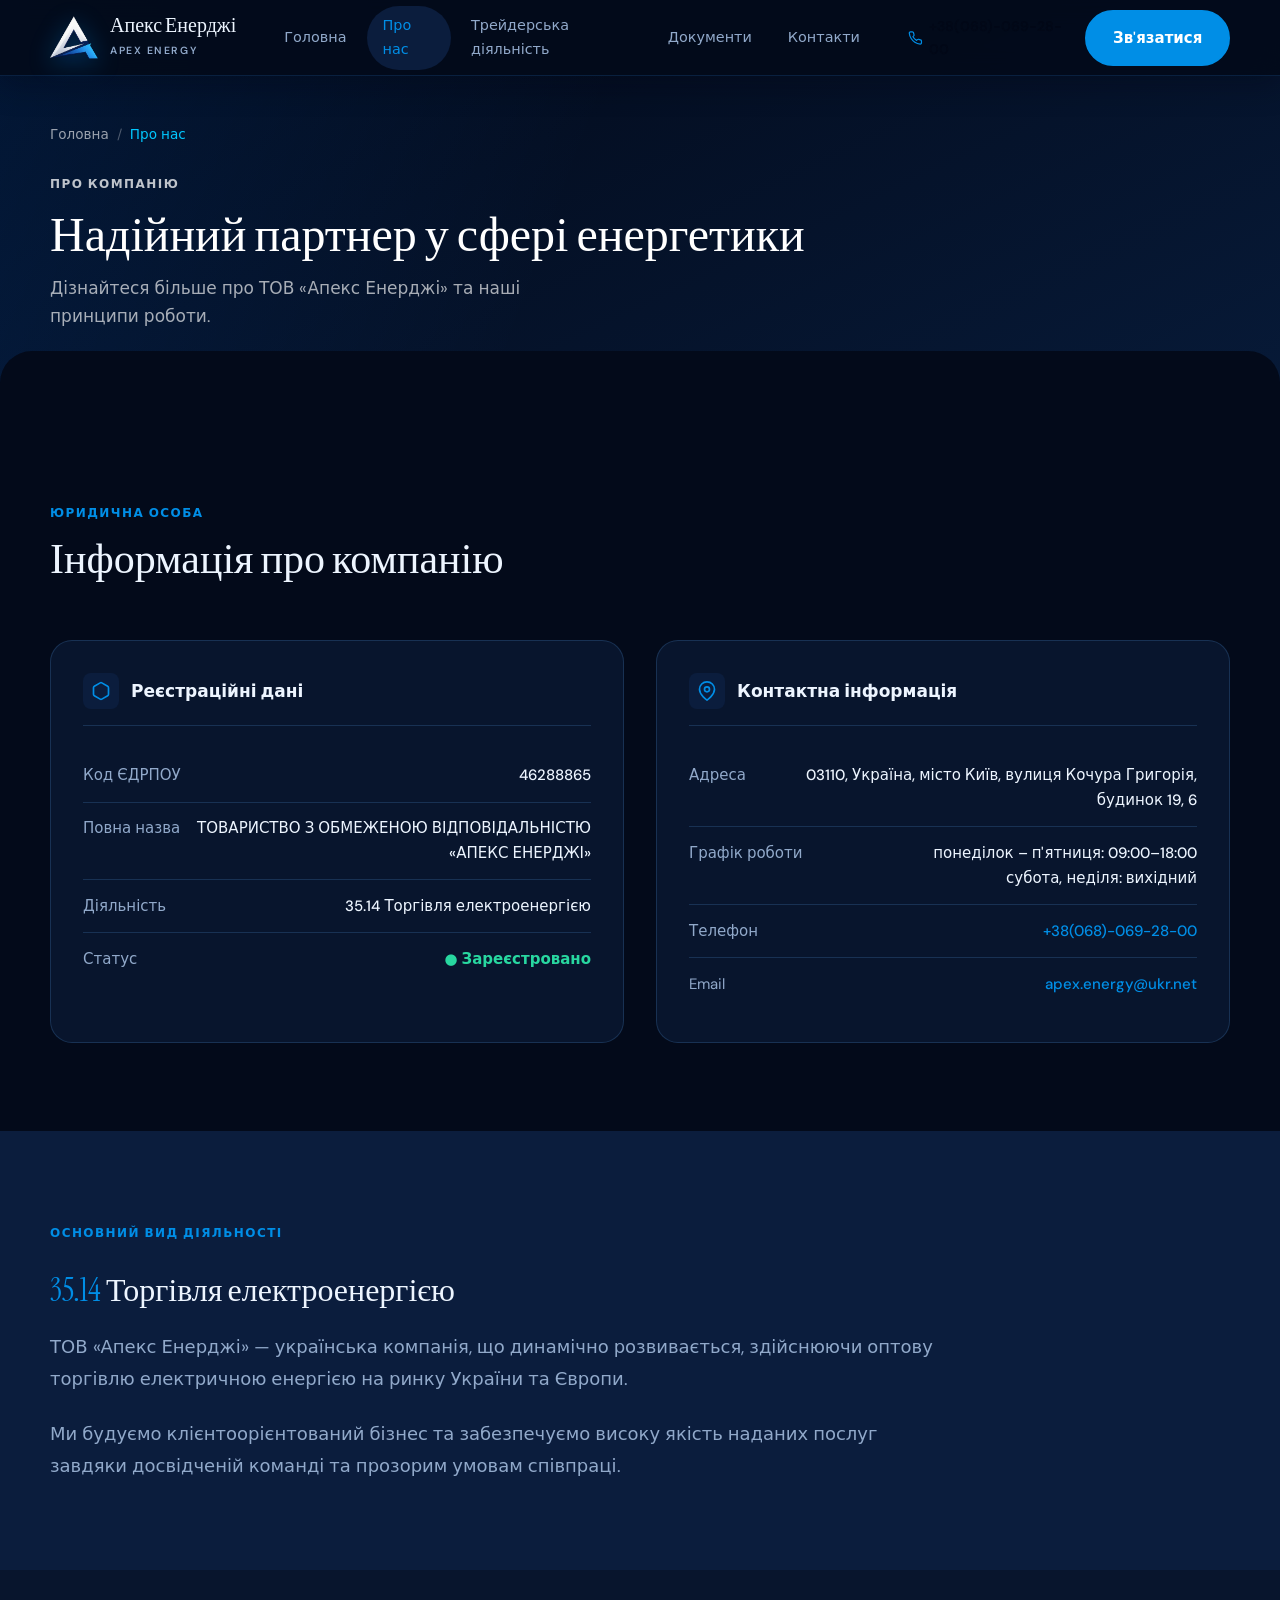
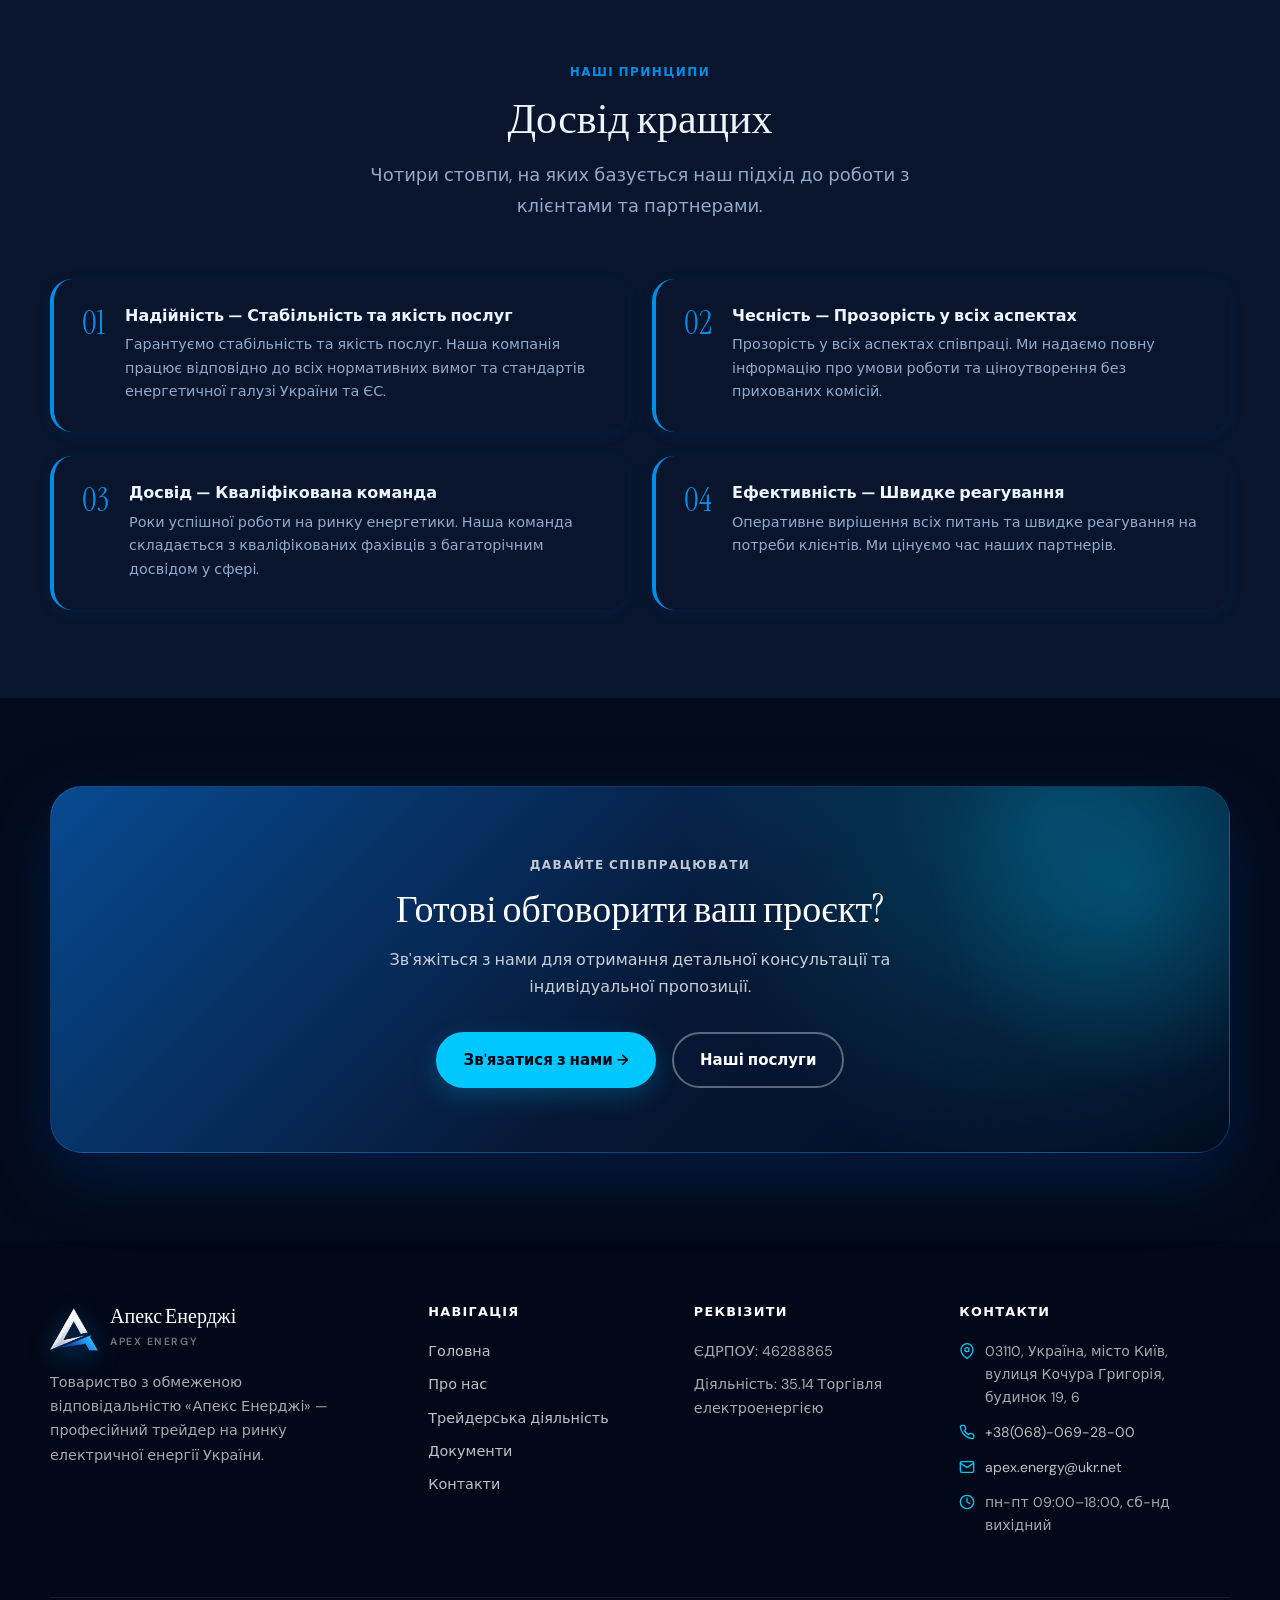
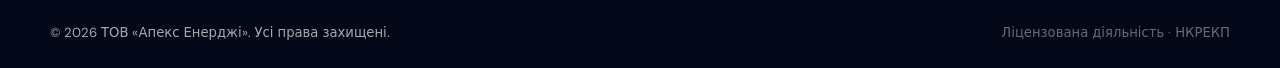
==== commit e32fe2df: "2" ====
--- a/about.html
+++ b/about.html
@@ -6,7 +6,7 @@
     <title>Про нас — ТОВ «Апекс Енерджі»</title>
     <meta name="description" content="Дізнайтеся більше про ТОВ «Апекс Енерджі» — компанію, що здійснює оптову торгівлю електричною енергією на ринку України та Європи.">
     <link rel="stylesheet" href="css/style.css">
-    <link rel="icon" type="image/svg+xml" href='data:image/svg+xml,<svg xmlns="http://www.w3.org/2000/svg" viewBox="0 0 24 24" fill="%231a6b52"><path d="M13 2L3 14h9l-1 8 10-12h-9l1-8z"/></svg>'>
+    <link rel="icon" type="image/png" href="logo/apex_energy_favicon.PNG">
 </head>
 <body>
 
--- a/css/style.css
+++ b/css/style.css
@@ -5,28 +5,28 @@
   --font-sans: 'DM Sans', system-ui, sans-serif;
   --font-serif: 'Instrument Serif', Georgia, serif;
 
-  --color-bg: #f4f7f6;
-  --color-surface: #ffffff;
-  --color-surface-alt: #e8f0ed;
-  --color-dark: #0d1f1a;
-  --color-dark-soft: #1a3329;
-  --color-primary: #1a6b52;
-  --color-primary-light: #2d9b78;
-  --color-accent: #e8a838;
-  --color-accent-dark: #c48a1f;
-  --color-text: #1a2e28;
-  --color-text-muted: #5a7268;
-  --color-border: #d4e0db;
-  --color-success: #1a8f5a;
+  --color-bg: #030a1a;
+  --color-surface: #08152d;
+  --color-surface-alt: #0b1d3d;
+  --color-dark: #020817;
+  --color-dark-soft: #071a38;
+  --color-primary: #008ee6;
+  --color-primary-light: #20c7ff;
+  --color-accent: #00c8ff;
+  --color-accent-dark: #009ee0;
+  --color-text: #edf5ff;
+  --color-text-muted: #91a9ca;
+  --color-border: rgba(85, 151, 220, 0.22);
+  --color-success: #28d7a0;
 
   --radius-sm: 8px;
   --radius-md: 14px;
   --radius-lg: 22px;
   --radius-xl: 32px;
 
-  --shadow-sm: 0 2px 8px rgba(13, 31, 26, 0.06);
-  --shadow-md: 0 8px 30px rgba(13, 31, 26, 0.08);
-  --shadow-lg: 0 20px 60px rgba(13, 31, 26, 0.12);
+  --shadow-sm: 0 3px 14px rgba(0, 90, 190, 0.12);
+  --shadow-md: 0 12px 38px rgba(0, 73, 170, 0.2);
+  --shadow-lg: 0 24px 70px rgba(0, 73, 170, 0.28);
 
   --container: 1180px;
   --header-h: 76px;
@@ -51,7 +51,7 @@
 a:hover { color: var(--color-primary-light); }
 
 :focus-visible {
-  outline: 3px solid rgba(232, 168, 56, 0.65);
+  outline: 3px solid rgba(0, 200, 255, 0.7);
   outline-offset: 3px;
 }
 
@@ -77,7 +77,7 @@
   font-family: var(--font-serif);
   font-weight: 400;
   line-height: 1.15;
-  color: var(--color-dark);
+  color: var(--color-text);
 }
 
 .lead {
@@ -119,6 +119,7 @@
   background: var(--color-accent);
   color: var(--color-dark);
   border-color: var(--color-accent);
+  box-shadow: 0 8px 24px rgba(0, 200, 255, 0.22);
 }
 .btn--accent:hover {
   background: var(--color-accent-dark);
@@ -129,7 +130,7 @@
 
 .btn--outline {
   background: transparent;
-  color: var(--color-dark);
+  color: var(--color-text);
   border-color: var(--color-border);
 }
 .btn--outline:hover {
@@ -168,9 +169,10 @@
 }
 
 .site-header.is-scrolled {
-  background: rgba(255,255,255,0.95);
+  background: rgba(3, 10, 26, 0.9);
   backdrop-filter: blur(12px);
-  box-shadow: var(--shadow-sm);
+  border-bottom: 1px solid rgba(44, 145, 255, 0.16);
+  box-shadow: 0 8px 30px rgba(0, 5, 20, 0.35);
 }
 
 .site-header--hero.is-at-top .logo,
@@ -213,52 +215,20 @@
   display: flex;
   align-items: center;
   gap: 0.75rem;
-  color: var(--color-dark);
+  color: var(--color-text);
   flex-shrink: 0;
 }
-.logo:hover { color: var(--color-dark); }
+.logo:hover { color: #fff; }
 
 .logo__icon {
-  position: relative;
-  width: 46px;
-  height: 46px;
-  background:
-    radial-gradient(circle at 72% 22%, rgba(255,255,255,0.16), transparent 30%),
-    linear-gradient(145deg, #207d60 0%, #0f4f3d 100%);
-  border: 1px solid rgba(255,255,255,0.16);
-  border-radius: 14px 14px 14px 4px;
-  display: grid;
-  place-items: center;
-  color: #fff;
-  overflow: hidden;
-  box-shadow: 0 7px 18px rgba(13, 78, 59, 0.22);
+  width: 48px;
+  height: 48px;
+  flex-shrink: 0;
+  background: url('../logo/apex_energy_favicon.PNG') center / contain no-repeat;
+  filter: drop-shadow(0 5px 12px rgba(0, 153, 255, 0.35));
 }
 
 .logo__icon svg { display: none; }
-
-.logo__icon::before {
-  content: 'A';
-  position: relative;
-  z-index: 1;
-  font-family: var(--font-serif);
-  font-size: 2rem;
-  font-style: italic;
-  line-height: 1;
-  transform: translate(-1px, -1px);
-}
-
-.logo__icon::after {
-  content: '';
-  position: absolute;
-  right: 5px;
-  bottom: 8px;
-  width: 17px;
-  height: 3px;
-  background: var(--color-accent);
-  border-radius: 999px;
-  transform: rotate(-32deg);
-  box-shadow: 0 0 10px rgba(232,168,56,0.55);
-}
 
 .logo__name {
   font-family: var(--font-serif);
@@ -332,7 +302,8 @@
 /* ===== Hero (Homepage) ===== */
 .hero-banner {
   position: relative;
-  min-height: 92vh;
+  min-height: 100vh;
+  min-height: 100svh;
   display: flex;
   align-items: center;
   padding-top: var(--header-h);
@@ -340,19 +311,35 @@
   overflow: hidden;
 }
 
+.hero-banner::after {
+  content: '';
+  position: absolute;
+  z-index: 1;
+  left: -5%;
+  right: -5%;
+  bottom: -115px;
+  height: 230px;
+  background:
+    linear-gradient(176deg, transparent 42%, rgba(0, 183, 255, 0.42) 43%, transparent 44%),
+    linear-gradient(181deg, transparent 51%, rgba(27, 111, 255, 0.32) 52%, transparent 53%),
+    radial-gradient(ellipse at center, rgba(0, 174, 255, 0.2), transparent 65%);
+  filter: drop-shadow(0 0 18px rgba(0, 183, 255, 0.28));
+  pointer-events: none;
+}
+
 .hero-banner__bg {
   position: absolute;
   inset: 0;
   background:
-    radial-gradient(ellipse 80% 60% at 70% 40%, rgba(45,155,120,0.25) 0%, transparent 60%),
-    radial-gradient(ellipse 50% 50% at 20% 80%, rgba(232,168,56,0.12) 0%, transparent 50%),
-    linear-gradient(160deg, #0d1f1a 0%, #1a3329 50%, #0d1f1a 100%);
+    radial-gradient(ellipse 75% 65% at 76% 36%, rgba(0, 132, 255, 0.28) 0%, transparent 58%),
+    radial-gradient(ellipse 55% 45% at 20% 84%, rgba(0, 213, 255, 0.14) 0%, transparent 55%),
+    linear-gradient(155deg, #020718 0%, #061735 52%, #020817 100%);
 }
 
 .hero-banner__lines {
   position: absolute;
   inset: 0;
-  opacity: 0.04;
+  opacity: 0.07;
   background-image:
     linear-gradient(90deg, #fff 1px, transparent 1px),
     linear-gradient(#fff 1px, transparent 1px);
@@ -378,7 +365,8 @@
 }
 .hero-banner__title em {
   font-style: italic;
-  color: var(--color-accent);
+  color: var(--color-primary-light);
+  text-shadow: 0 0 28px rgba(32, 199, 255, 0.22);
 }
 
 .hero-banner__desc {
@@ -421,11 +409,12 @@
 }
 
 .hero-visual-card {
-  background: rgba(255,255,255,0.06);
-  border: 1px solid rgba(255,255,255,0.1);
+  background: linear-gradient(145deg, rgba(12, 39, 79, 0.7), rgba(3, 15, 39, 0.82));
+  border: 1px solid rgba(56, 166, 255, 0.25);
   border-radius: var(--radius-xl);
   padding: 2.5rem;
   backdrop-filter: blur(20px);
+  box-shadow: inset 0 1px 0 rgba(255,255,255,0.05), 0 24px 70px rgba(0, 68, 170, 0.25);
   width: 100%;
   max-width: 420px;
 }
@@ -476,9 +465,19 @@
   margin-bottom: 1.5rem;
 }
 
+.hero-brand-logo {
+  width: 230px;
+  height: 180px;
+  object-fit: cover;
+  object-position: center 39%;
+  margin: -0.5rem auto 1rem;
+  filter: drop-shadow(0 0 24px rgba(0, 145, 255, 0.28));
+}
+
 .hero-visual-card__bar {
   flex: 1;
-  background: linear-gradient(to top, var(--color-primary), var(--color-primary-light));
+  background: linear-gradient(to top, #006edb, #19d4ff);
+  box-shadow: 0 0 18px rgba(0, 188, 255, 0.18);
   border-radius: 4px 4px 0 0;
   opacity: 0.8;
   animation: barGrow 1.5s ease forwards;
@@ -504,6 +503,43 @@
   line-height: 1.6;
 }
 
+.hero-scroll {
+  position: absolute;
+  z-index: 3;
+  left: 50%;
+  bottom: 1.25rem;
+  display: flex;
+  flex-direction: column;
+  align-items: center;
+  gap: 0.15rem;
+  color: rgba(255,255,255,0.62);
+  transform: translateX(-50%);
+  transition: color var(--transition);
+}
+
+.hero-scroll:hover {
+  color: var(--color-primary-light);
+}
+
+.hero-scroll span {
+  font-size: 0.65rem;
+  font-weight: 600;
+  letter-spacing: 0.14em;
+  text-transform: uppercase;
+}
+
+.hero-scroll svg {
+  width: 25px;
+  height: 25px;
+  animation: scrollCue 1.8s ease-in-out infinite;
+  filter: drop-shadow(0 0 8px rgba(0, 199, 255, 0.45));
+}
+
+@keyframes scrollCue {
+  0%, 100% { transform: translateY(0); opacity: 0.55; }
+  50% { transform: translateY(7px); opacity: 1; }
+}
+
 /* ===== Sections ===== */
 .section {
   padding: 5.5rem 0;
@@ -542,7 +578,7 @@
 }
 
 .pillar {
-  background: linear-gradient(145deg, var(--color-surface) 0%, #fbfdfc 100%);
+  background: linear-gradient(145deg, var(--color-surface) 0%, #0a1a36 100%);
   border: 1px solid var(--color-border);
   border-radius: var(--radius-lg);
   padding: 2rem;
@@ -558,7 +594,8 @@
 .pillar__num {
   font-family: var(--font-serif);
   font-size: 3rem;
-  color: var(--color-surface-alt);
+  color: rgba(76, 178, 255, 0.48);
+  text-shadow: 0 0 18px rgba(0, 174, 255, 0.18);
   position: absolute;
   top: 1rem;
   right: 1.5rem;
@@ -598,7 +635,9 @@
 }
 
 .about-strip__info {
-  background: var(--color-dark);
+  background:
+    radial-gradient(circle at 100% 0%, rgba(0, 178, 255, 0.17), transparent 38%),
+    linear-gradient(145deg, #071b3c, #030c22);
   color: #fff;
   border-radius: var(--radius-xl);
   padding: 3rem;
@@ -669,12 +708,16 @@
 
 .detail-row__value {
   font-weight: 600;
-  color: var(--color-dark);
+  color: var(--color-text);
 }
 
 /* ===== CTA band ===== */
 .cta-band {
-  background: linear-gradient(135deg, var(--color-primary) 0%, var(--color-dark-soft) 100%);
+  background:
+    radial-gradient(circle at 85% 10%, rgba(0, 213, 255, 0.22), transparent 35%),
+    linear-gradient(135deg, #074a91 0%, #061735 55%, #020b20 100%);
+  border: 1px solid rgba(39, 164, 255, 0.25);
+  box-shadow: var(--shadow-lg);
   border-radius: var(--radius-xl);
   padding: 4rem;
   text-align: center;
@@ -688,7 +731,7 @@
   position: absolute;
   width: 400px;
   height: 400px;
-  background: radial-gradient(circle, rgba(232,168,56,0.2) 0%, transparent 70%);
+  background: radial-gradient(circle, rgba(0, 200, 255, 0.2) 0%, transparent 70%);
   top: -100px;
   right: -100px;
   pointer-events: none;
@@ -720,7 +763,9 @@
 .page-hero {
   padding-top: calc(var(--header-h) + 3rem);
   padding-bottom: 5rem;
-  background: var(--color-dark);
+  background:
+    linear-gradient(110deg, rgba(0, 120, 255, 0.12), transparent 45%),
+    linear-gradient(155deg, #020817, #071a38);
   position: relative;
   overflow: hidden;
 }
@@ -880,7 +925,7 @@
   width: 56px;
   height: 56px;
   margin: 0 auto 1rem;
-  background: linear-gradient(135deg, var(--color-surface-alt), #d4ebe3);
+  background: linear-gradient(135deg, #0c2851, #073b67);
   border-radius: 50%;
   display: grid;
   place-items: center;
@@ -922,7 +967,7 @@
 .benefit-item__marker {
   width: 52px;
   height: 52px;
-  background: var(--color-dark);
+  background: linear-gradient(145deg, #07519a, #03142f);
   color: var(--color-accent);
   border-radius: var(--radius-md);
   display: grid;
@@ -1079,14 +1124,21 @@
 }
 
 .doc-link__title {
+  display: block;
   font-weight: 600;
   font-size: 0.9375rem;
   margin-bottom: 0.25rem;
 }
 
 .doc-link__desc {
+  display: block;
   font-size: 0.85rem;
   color: var(--color-text-muted);
+}
+
+.doc-link > span:nth-child(2) {
+  flex: 1;
+  min-width: 0;
 }
 
 .doc-link__arrow {
@@ -1123,7 +1175,7 @@
 
 .contact-card:hover {
   transform: translateY(-2px);
-  border-color: rgba(26, 107, 82, 0.45);
+  border-color: rgba(32, 199, 255, 0.48);
   box-shadow: var(--shadow-sm);
 }
 
@@ -1183,7 +1235,7 @@
 .form-label {
   font-size: 0.85rem;
   font-weight: 600;
-  color: var(--color-dark);
+  color: var(--color-text);
 }
 
 .required { color: #e05252; }
@@ -1206,14 +1258,14 @@
 .form-textarea:focus {
   outline: none;
   border-color: var(--color-primary);
-  background: #fff;
+  background: #0b1b36;
 }
 
 .form-textarea { min-height: 130px; resize: vertical; }
 
 .phone-field {
   display: grid;
-  grid-template-columns: 112px minmax(0, 1fr);
+  grid-template-columns: 98px minmax(0, 1fr);
   gap: 0.5rem;
 }
 
@@ -1259,15 +1311,15 @@
 }
 
 .form-status--success {
-  color: #11613e;
-  background: #e5f6ed;
-  border: 1px solid #b8e2ca;
+  color: #8dffda;
+  background: rgba(26, 145, 106, 0.18);
+  border: 1px solid rgba(40, 215, 160, 0.35);
 }
 
 .form-status--error {
-  color: #9f2d2d;
-  background: #fff0f0;
-  border: 1px solid #f0c3c3;
+  color: #ffb1b1;
+  background: rgba(159, 45, 45, 0.2);
+  border: 1px solid rgba(240, 99, 99, 0.35);
 }
 
 .transport-grid {
@@ -1424,7 +1476,7 @@
     top: var(--header-h);
     left: 0;
     right: 0;
-    background: #fff;
+    background: rgba(3, 10, 26, 0.98);
     padding: 1rem;
     box-shadow: var(--shadow-md);
     border-top: 1px solid var(--color-border);
@@ -1461,7 +1513,7 @@
   .doc-link { padding: 1rem; }
   .doc-link__arrow { display: none; }
   .form-panel { padding: 1.5rem; }
-  .phone-field { grid-template-columns: 108px minmax(0, 1fr); }
+  .phone-field { grid-template-columns: 98px minmax(0, 1fr); }
 }
 
 @media (prefers-reduced-motion: reduce) {
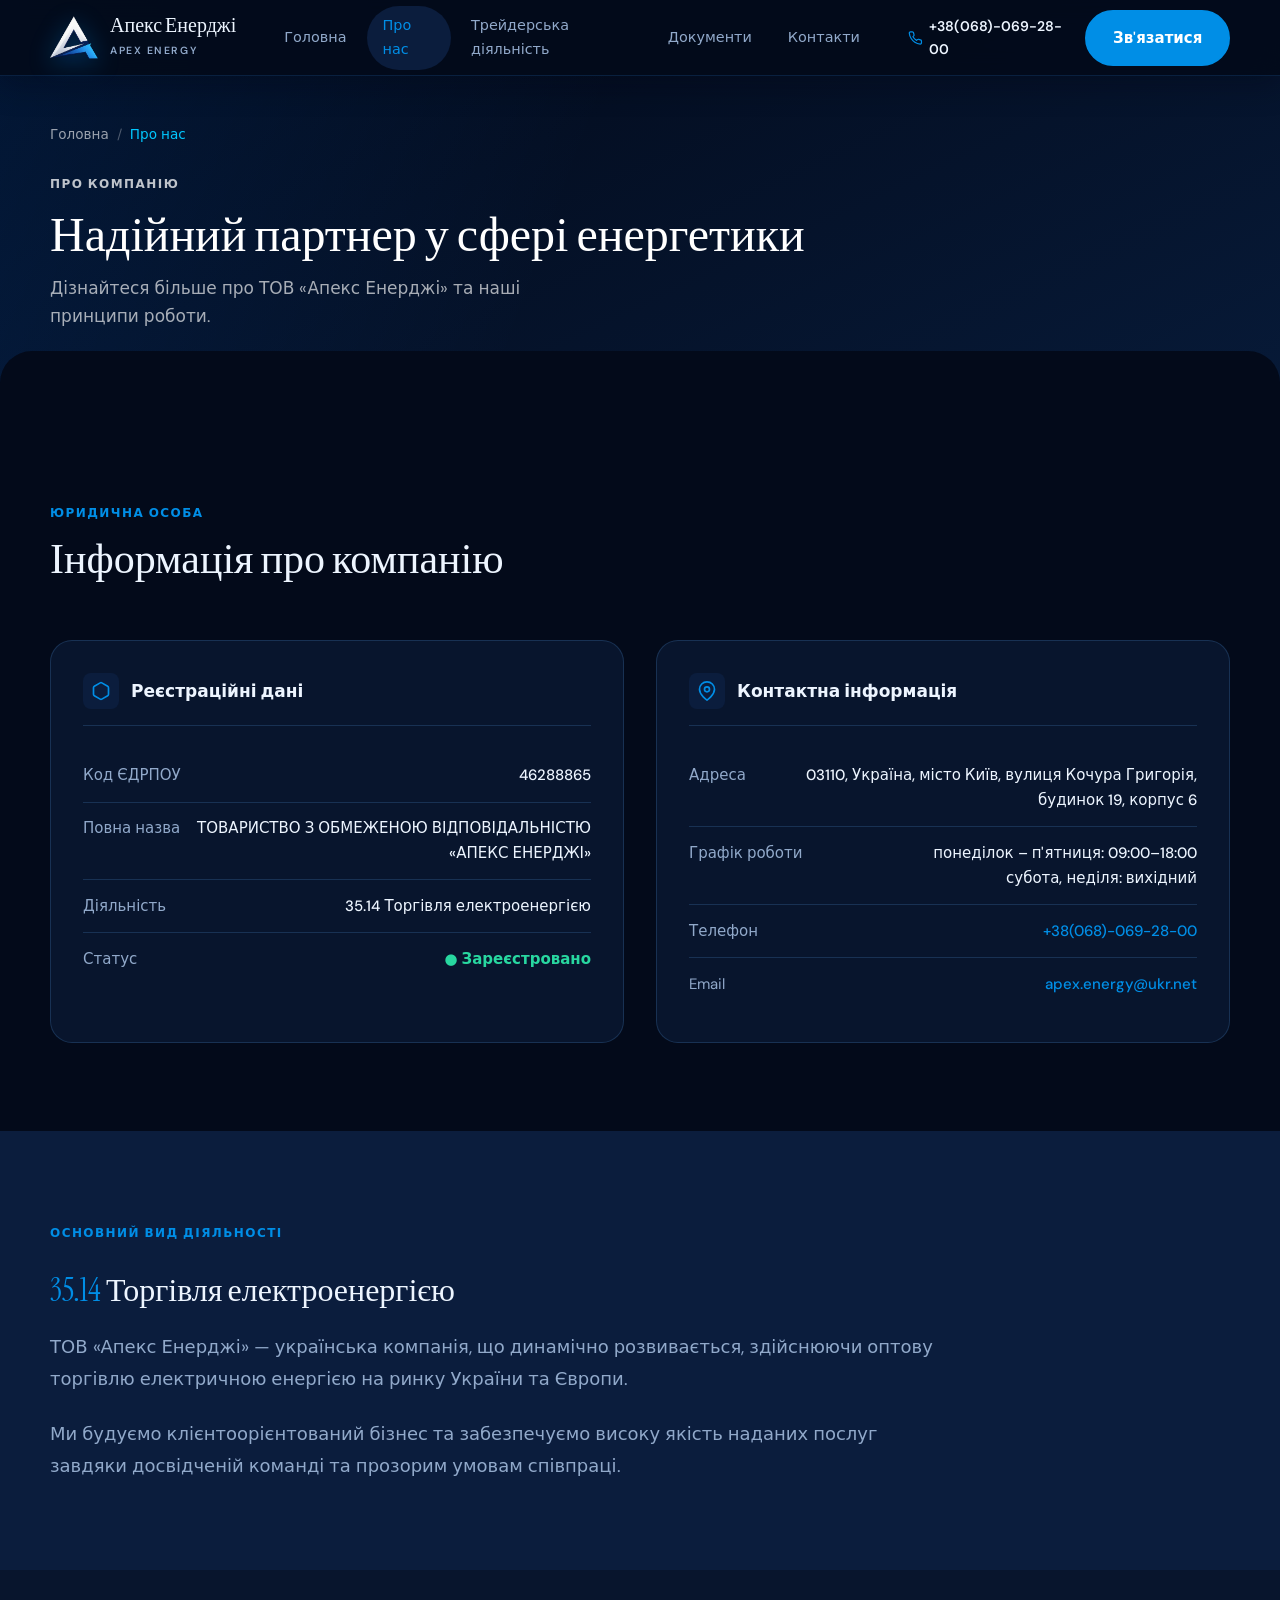
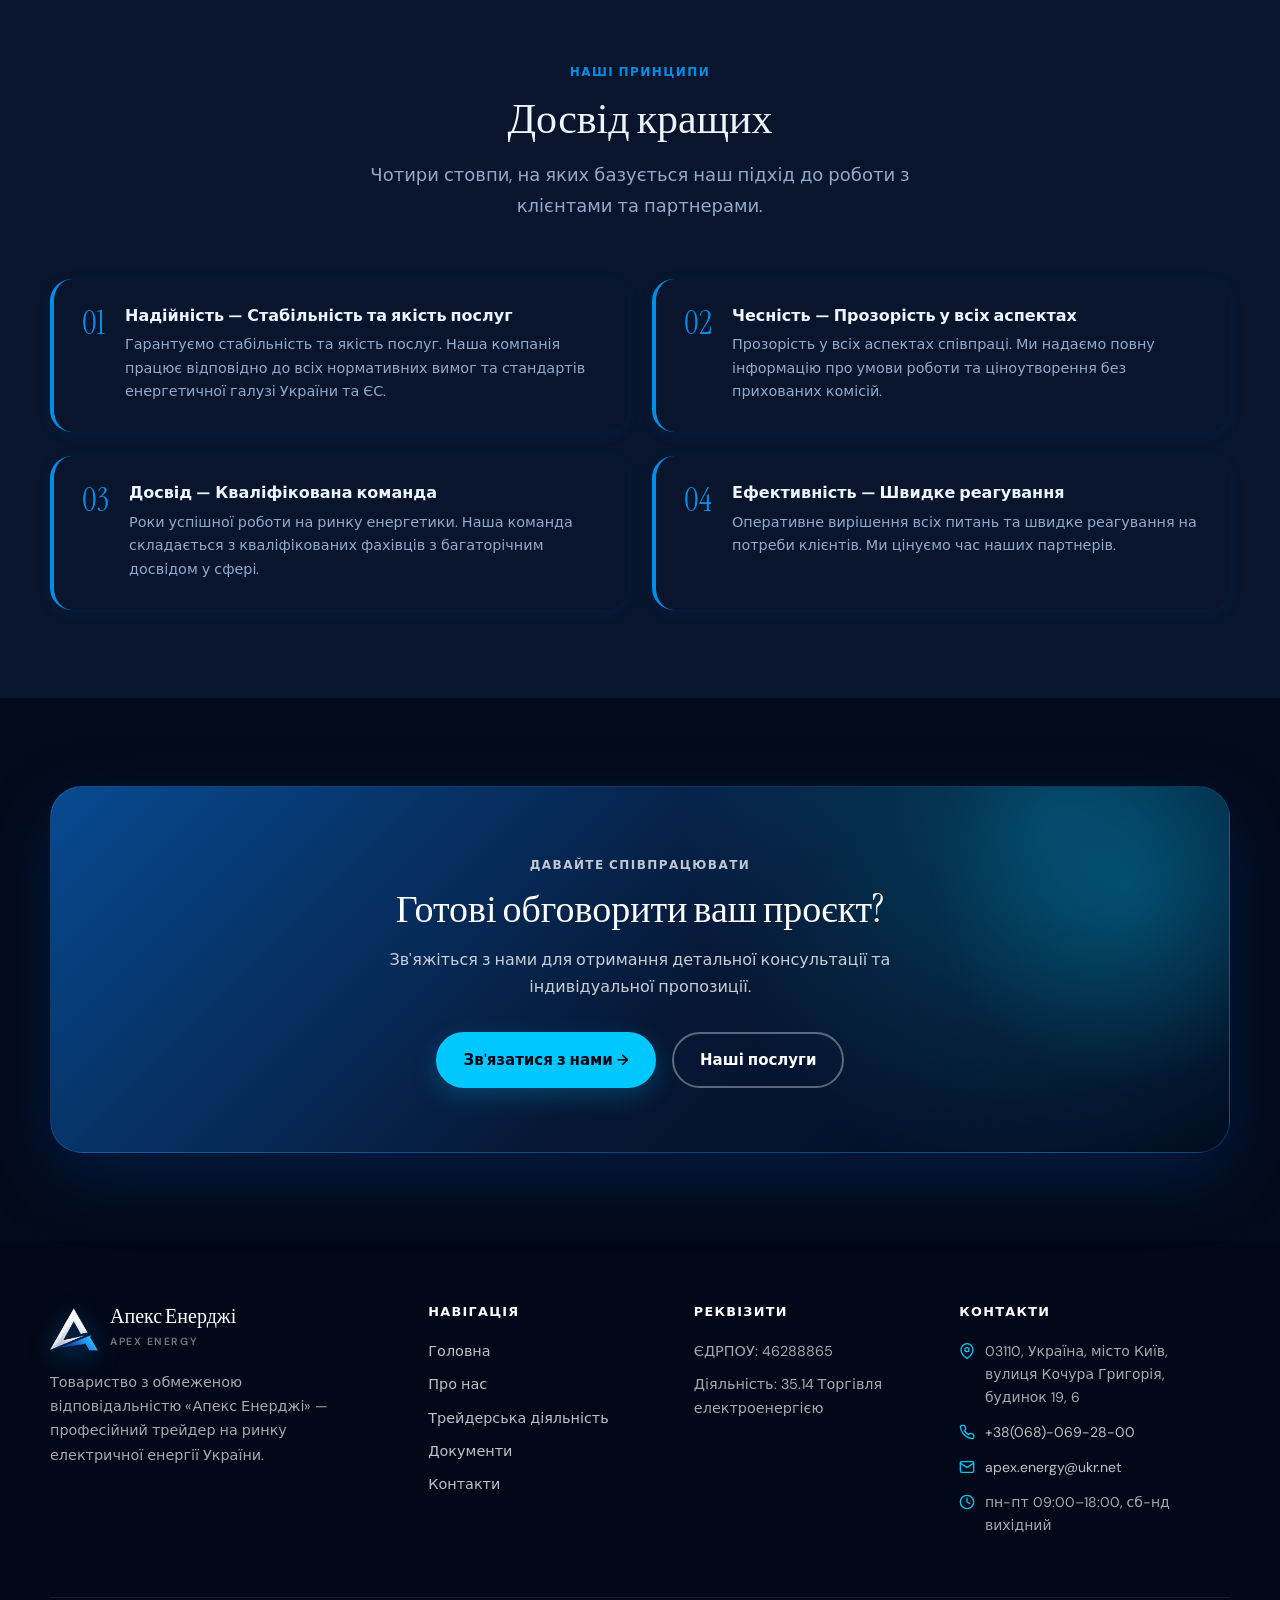
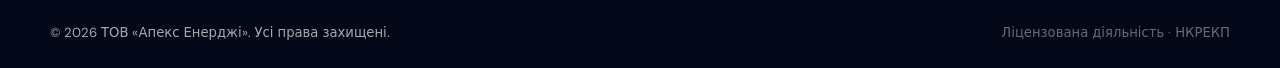
==== commit b8f24b12: "5" ====
--- a/about.html
+++ b/about.html
@@ -77,7 +77,7 @@
                             Контактна інформація
                         </div>
                         <ul class="info-list">
-                            <li><span class="info-list__label">Адреса</span><span class="info-list__value">03110, Україна, місто Київ, вулиця Кочура Григорія, будинок 19, 6</span></li>
+                            <li><span class="info-list__label">Адреса</span><span class="info-list__value">03110, Україна, місто Київ, вулиця Кочура Григорія, будинок 19, корпус 6</span></li>
                             <li><span class="info-list__label">Графік роботи</span><span class="info-list__value">понеділок – п'ятниця: 09:00–18:00<br>субота, неділя: вихідний</span></li>
                             <li><span class="info-list__label">Телефон</span><span class="info-list__value"><a href="tel:+380680692800">+38(068)-069-28-00</a></span></li>
                             <li><span class="info-list__label">Email</span><span class="info-list__value"><a href="mailto:apex.energy@ukr.net">apex.energy@ukr.net</a></span></li>
--- a/css/style.css
+++ b/css/style.css
@@ -276,7 +276,7 @@
   gap: 0.4rem;
   font-size: 0.875rem;
   font-weight: 600;
-  color: var(--color-dark);
+  color: var(--color-text);
 }
 .header-phone svg { width: 16px; height: 16px; color: var(--color-primary); }
 .header-phone:hover { color: var(--color-primary); }
@@ -288,15 +288,29 @@
   background: none;
   border: none;
   cursor: pointer;
-  padding: 4px;
+  padding: 10px 7px;
+  z-index: 2;
 }
 .menu-toggle span {
   display: block;
   width: 24px;
   height: 2px;
-  background: var(--color-dark);
+  background: var(--color-text);
   border-radius: 2px;
-  transition: var(--transition);
+  transform-origin: center;
+  transition: transform var(--transition), opacity var(--transition), background var(--transition);
+}
+
+.site-header.is-open .menu-toggle span:nth-child(1) {
+  transform: translateY(7px) rotate(45deg);
+}
+
+.site-header.is-open .menu-toggle span:nth-child(2) {
+  opacity: 0;
+}
+
+.site-header.is-open .menu-toggle span:nth-child(3) {
+  transform: translateY(-7px) rotate(-45deg);
 }
 
 /* ===== Hero (Homepage) ===== */
@@ -1448,11 +1462,22 @@
 @media (max-width: 1150px) {
   .header-phone { display: none; }
   .site-header__inner { gap: 1rem; }
+  .hero-banner__content {
+    grid-template-columns: 1.08fr 0.92fr;
+    gap: 2.5rem;
+  }
+  .hero-visual-card {
+    max-width: 360px;
+    padding: 1.8rem;
+  }
+  .hero-brand-logo {
+    width: 200px;
+    height: 145px;
+  }
+  .hero-visual-card__chart { height: 100px; }
 }
 
 @media (max-width: 1024px) {
-  .hero-banner__content { grid-template-columns: 1fr; gap: 2.5rem; }
-  .hero-banner__visual { order: -1; }
   .about-strip { grid-template-columns: 1fr; }
   .pillars { grid-template-columns: 1fr; }
   .features-row { grid-template-columns: repeat(2, 1fr); }
@@ -1463,11 +1488,16 @@
   .footer-grid { grid-template-columns: 1fr 1fr; }
 }
 
-@media (max-width: 768px) {
+@media (max-width: 900px) {
   .site-nav,
   .header-actions { display: none; }
 
   .menu-toggle { display: flex; }
+
+  .site-header.is-open {
+    background: rgba(3, 10, 26, 0.98);
+    border-bottom: 1px solid var(--color-border);
+  }
 
   .site-header.is-open .site-nav {
     display: flex;
@@ -1480,6 +1510,8 @@
     padding: 1rem;
     box-shadow: var(--shadow-md);
     border-top: 1px solid var(--color-border);
+    max-height: calc(100svh - var(--header-h));
+    overflow-y: auto;
   }
 
   .site-header.is-open .site-nav__link {
@@ -1494,16 +1526,33 @@
     background: var(--color-surface-alt);
   }
 
+  .hero-banner {
+    min-height: 100vh;
+    min-height: 100lvh;
+  }
+
+  .hero-banner__content {
+    grid-template-columns: 1fr;
+    gap: 0;
+    padding-top: 3rem;
+    padding-bottom: 6rem;
+  }
+
+  .hero-banner__text {
+    max-width: 650px;
+  }
+
+  .hero-banner__visual { display: none; }
+  .hero-banner::after { bottom: -135px; }
+
+  .section { padding: 4.5rem 0; }
   .principles-grid { grid-template-columns: 1fr; }
   .features-row { grid-template-columns: 1fr; }
   .timeline { grid-template-columns: 1fr; }
   .form-grid { grid-template-columns: 1fr; }
   .transport-grid { grid-template-columns: 1fr; }
   .footer-grid { grid-template-columns: 1fr; }
-  .hero-stats { flex-direction: column; gap: 1rem; }
   .cta-band { padding: 2.5rem 1.5rem; }
-  .hero-banner__content { padding-block: 2.5rem; }
-  .hero-banner__visual { display: none; }
   .page-hero {
     padding-top: calc(var(--header-h) + 2rem);
     padding-bottom: 5.5rem;
@@ -1516,6 +1565,120 @@
   .phone-field { grid-template-columns: 98px minmax(0, 1fr); }
 }
 
+@media (max-width: 600px) {
+  :root { --header-h: 68px; }
+
+  .container {
+    width: min(100% - 1.5rem, var(--container));
+  }
+
+  .logo { gap: 0.55rem; }
+  .logo__icon { width: 40px; height: 40px; }
+  .logo__name { font-size: 1.05rem; }
+  .logo__sub { font-size: 0.56rem; }
+
+  .hero-banner__lines { background-size: 46px 46px; }
+  .hero-banner__content {
+    padding-top: 2rem;
+    padding-bottom: 5.5rem;
+  }
+  .hero-banner__title {
+    font-size: clamp(2.05rem, 11vw, 2.65rem);
+    margin-bottom: 1rem;
+  }
+  .hero-banner__desc {
+    font-size: 0.94rem;
+    line-height: 1.65;
+    margin-bottom: 1.4rem;
+  }
+  .hero-banner__actions {
+    display: grid;
+    gap: 0.7rem;
+    margin-bottom: 1.6rem;
+  }
+  .hero-banner__actions .btn {
+    width: 100%;
+    justify-content: center;
+    padding-block: 0.72rem;
+  }
+  .hero-stats {
+    display: grid;
+    grid-template-columns: 1fr 1fr;
+    gap: 1rem;
+    padding-top: 1.25rem;
+  }
+  .hero-stat__value { font-size: 1.45rem; }
+  .hero-stat__label { font-size: 0.72rem; }
+  .hero-scroll { bottom: 0.7rem; }
+
+  .section { padding: 3.5rem 0; }
+  .section-header { margin-bottom: 2.5rem; }
+  .section-header__title { font-size: 2rem; }
+  .lead { font-size: 1rem; }
+
+  .pillar,
+  .info-box,
+  .benefit-item,
+  .principle {
+    padding: 1.4rem;
+  }
+  .pillar__num { font-size: 2.4rem; }
+
+  .about-strip { gap: 1.5rem; }
+  .about-strip__info { padding: 1.7rem; }
+  .detail-row { padding: 1rem; }
+
+  .page-hero {
+    padding-top: calc(var(--header-h) + 1.5rem);
+    padding-bottom: 5rem;
+  }
+  .page-hero__title { font-size: 2.25rem; }
+  .page-hero__subtitle { font-size: 0.95rem; }
+
+  .contact-card { padding: 1rem; }
+  .form-panel {
+    padding: 1.25rem;
+    border-radius: var(--radius-lg);
+  }
+  .phone-field { grid-template-columns: 94px minmax(0, 1fr); }
+
+  .doc-category__header {
+    align-items: flex-start;
+    flex-wrap: wrap;
+  }
+  .doc-category__title { font-size: 1.08rem; }
+  .doc-category__count { margin-left: auto; }
+  .doc-link {
+    gap: 0.75rem;
+    padding: 0.9rem;
+  }
+  .doc-link__icon { width: 36px; height: 36px; }
+
+  .cta-band { padding: 2.2rem 1.2rem; }
+  .cta-band__actions {
+    display: grid;
+  }
+  .cta-band__actions .btn {
+    width: 100%;
+    justify-content: center;
+  }
+
+  .site-footer { padding-top: 3rem; }
+  .footer-grid { gap: 2rem; }
+  .footer-bottom {
+    align-items: flex-start;
+    flex-direction: column;
+  }
+}
+
+@media (max-width: 380px) {
+  .logo__sub { display: none; }
+  .hero-banner__title { font-size: 2rem; }
+  .hero-banner__desc { font-size: 0.9rem; }
+  .hero-stats { gap: 0.6rem; }
+  .phone-field { grid-template-columns: 88px minmax(0, 1fr); }
+}
+
 @media (prefers-reduced-motion: reduce) {
   html { scroll-behavior: auto; }
   *, *::before, *::after {
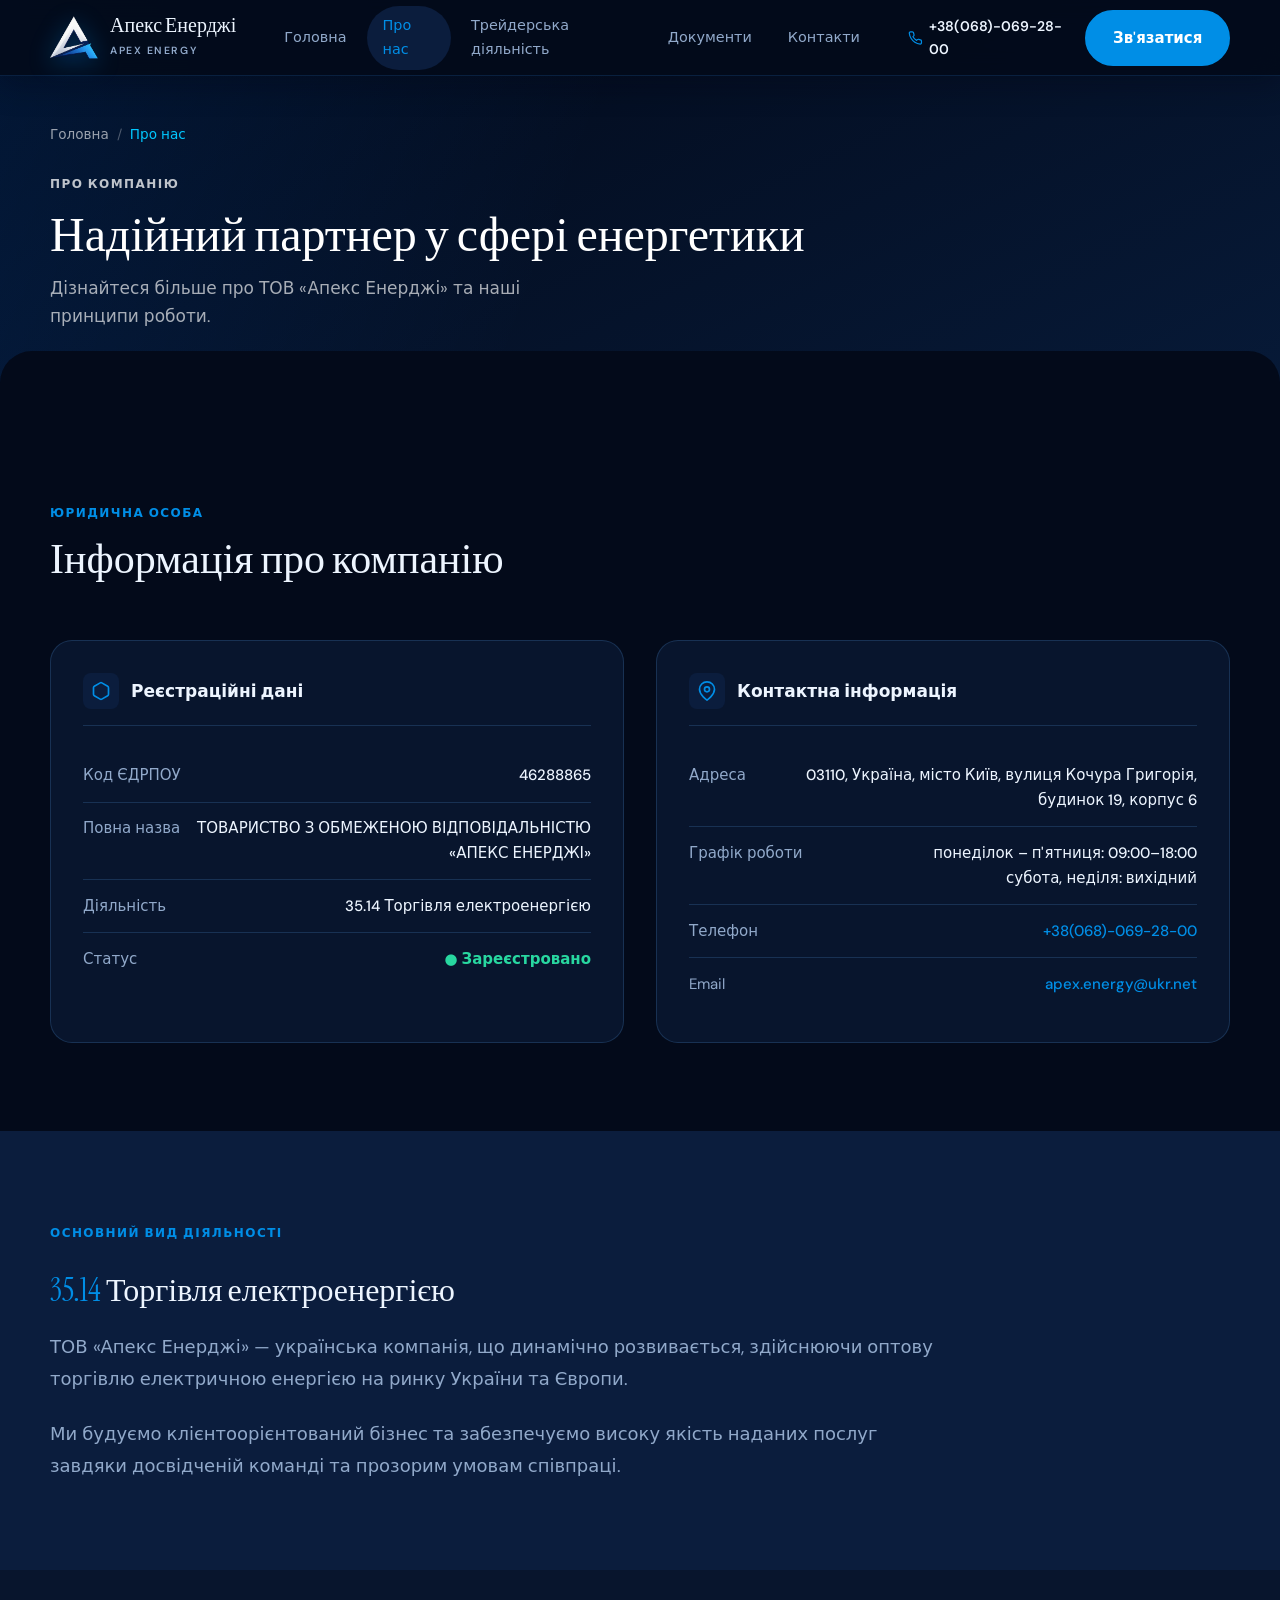
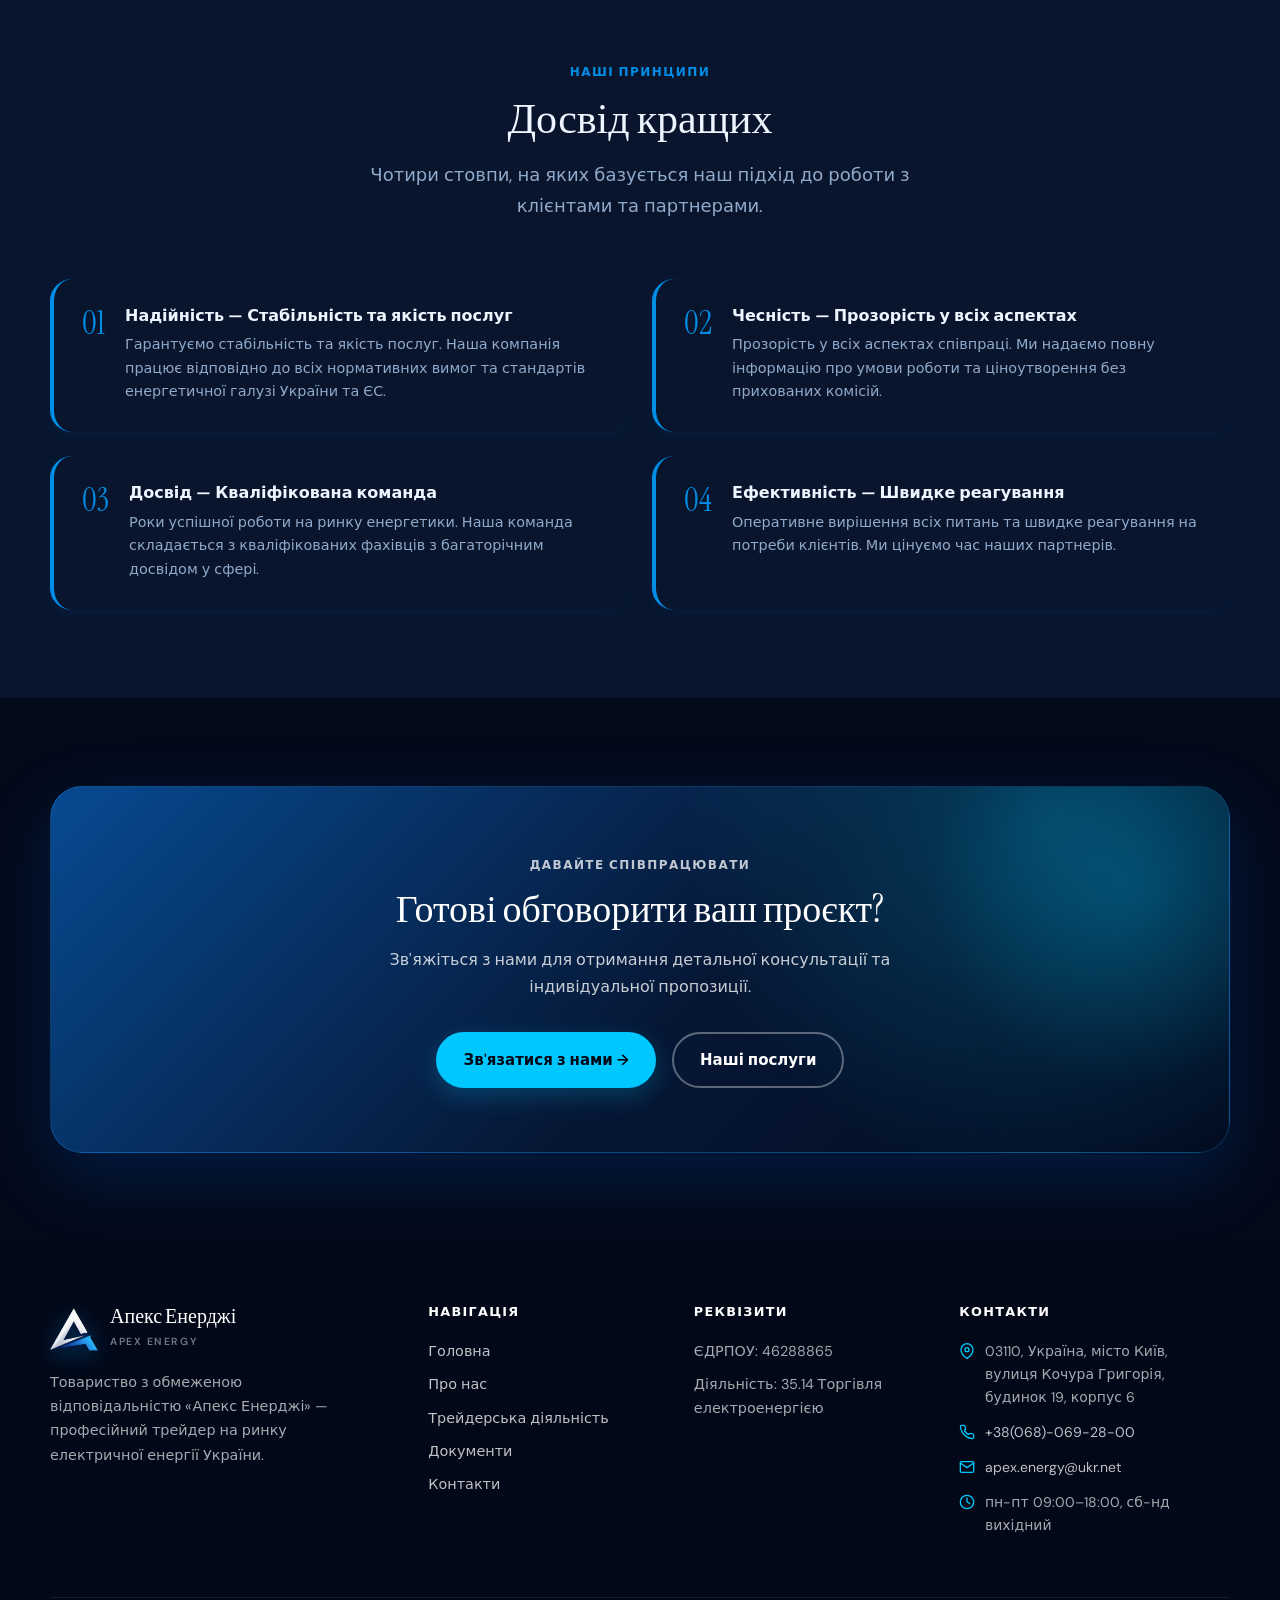
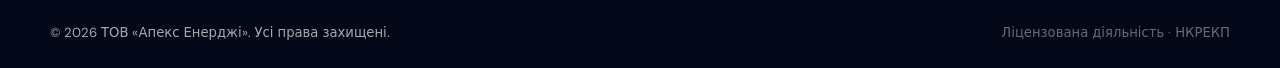
==== commit bae600da: "6" ====
--- a/about.html
+++ b/about.html
@@ -164,7 +164,7 @@
                 <div class="footer-col"><h4 class="footer-col__title">Реквізити</h4><div class="footer-col__links"><span>ЄДРПОУ: 46288865</span><span>Діяльність: 35.14 Торгівля електроенергією</span></div></div>
                 <div class="footer-col">
                     <h4 class="footer-col__title">Контакти</h4>
-                    <div class="footer-contact"><svg viewBox="0 0 24 24" fill="none" stroke="currentColor" stroke-width="2" stroke-linecap="round" stroke-linejoin="round" aria-hidden="true"><path d="M21 10c0 7-9 13-9 13s-9-6-9-13a9 9 0 0 1 18 0z"/><circle cx="12" cy="10" r="3"/></svg><span>03110, Україна, місто Київ,<br>вулиця Кочура Григорія, будинок 19, 6</span></div>
+                    <div class="footer-contact"><svg viewBox="0 0 24 24" fill="none" stroke="currentColor" stroke-width="2" stroke-linecap="round" stroke-linejoin="round" aria-hidden="true"><path d="M21 10c0 7-9 13-9 13s-9-6-9-13a9 9 0 0 1 18 0z"/><circle cx="12" cy="10" r="3"/></svg><span>03110, Україна, місто Київ,<br>вулиця Кочура Григорія, будинок 19, корпус 6</span></div>
                     <div class="footer-contact"><svg viewBox="0 0 24 24" fill="none" stroke="currentColor" stroke-width="2" stroke-linecap="round" stroke-linejoin="round" aria-hidden="true"><path d="M22 16.92v3a2 2 0 0 1-2.18 2 19.79 19.79 0 0 1-8.63-3.07 19.5 19.5 0 0 1-6-6 19.79 19.79 0 0 1-3.07-8.67A2 2 0 0 1 4.11 2h3a2 2 0 0 1 2 1.72 12.84 12.84 0 0 0 .7 2.81 2 2 0 0 1-.45 2.11L8.09 9.91a16 16 0 0 0 6 6l1.27-1.27a2 2 0 0 1 2.11-.45 12.84 12.84 0 0 0 2.81.7A2 2 0 0 1 22 16.92z"/></svg><a href="tel:+380680692800">+38(068)-069-28-00</a></div>
                     <div class="footer-contact"><svg viewBox="0 0 24 24" fill="none" stroke="currentColor" stroke-width="2" stroke-linecap="round" stroke-linejoin="round" aria-hidden="true"><path d="M4 4h16c1.1 0 2 .9 2 2v12c0 1.1-.9 2-2 2H4c-1.1 0-2-.9-2-2V6c0-1.1.9-2 2-2z"/><polyline points="22,6 12,13 2,6"/></svg><a href="mailto:apex.energy@ukr.net">apex.energy@ukr.net</a></div>
                     <div class="footer-contact"><svg viewBox="0 0 24 24" fill="none" stroke="currentColor" stroke-width="2" stroke-linecap="round" stroke-linejoin="round" aria-hidden="true"><circle cx="12" cy="12" r="10"/><polyline points="12 6 12 12 16 14"/></svg><span>пн-пт 09:00–18:00, сб-нд вихідний</span></div>
